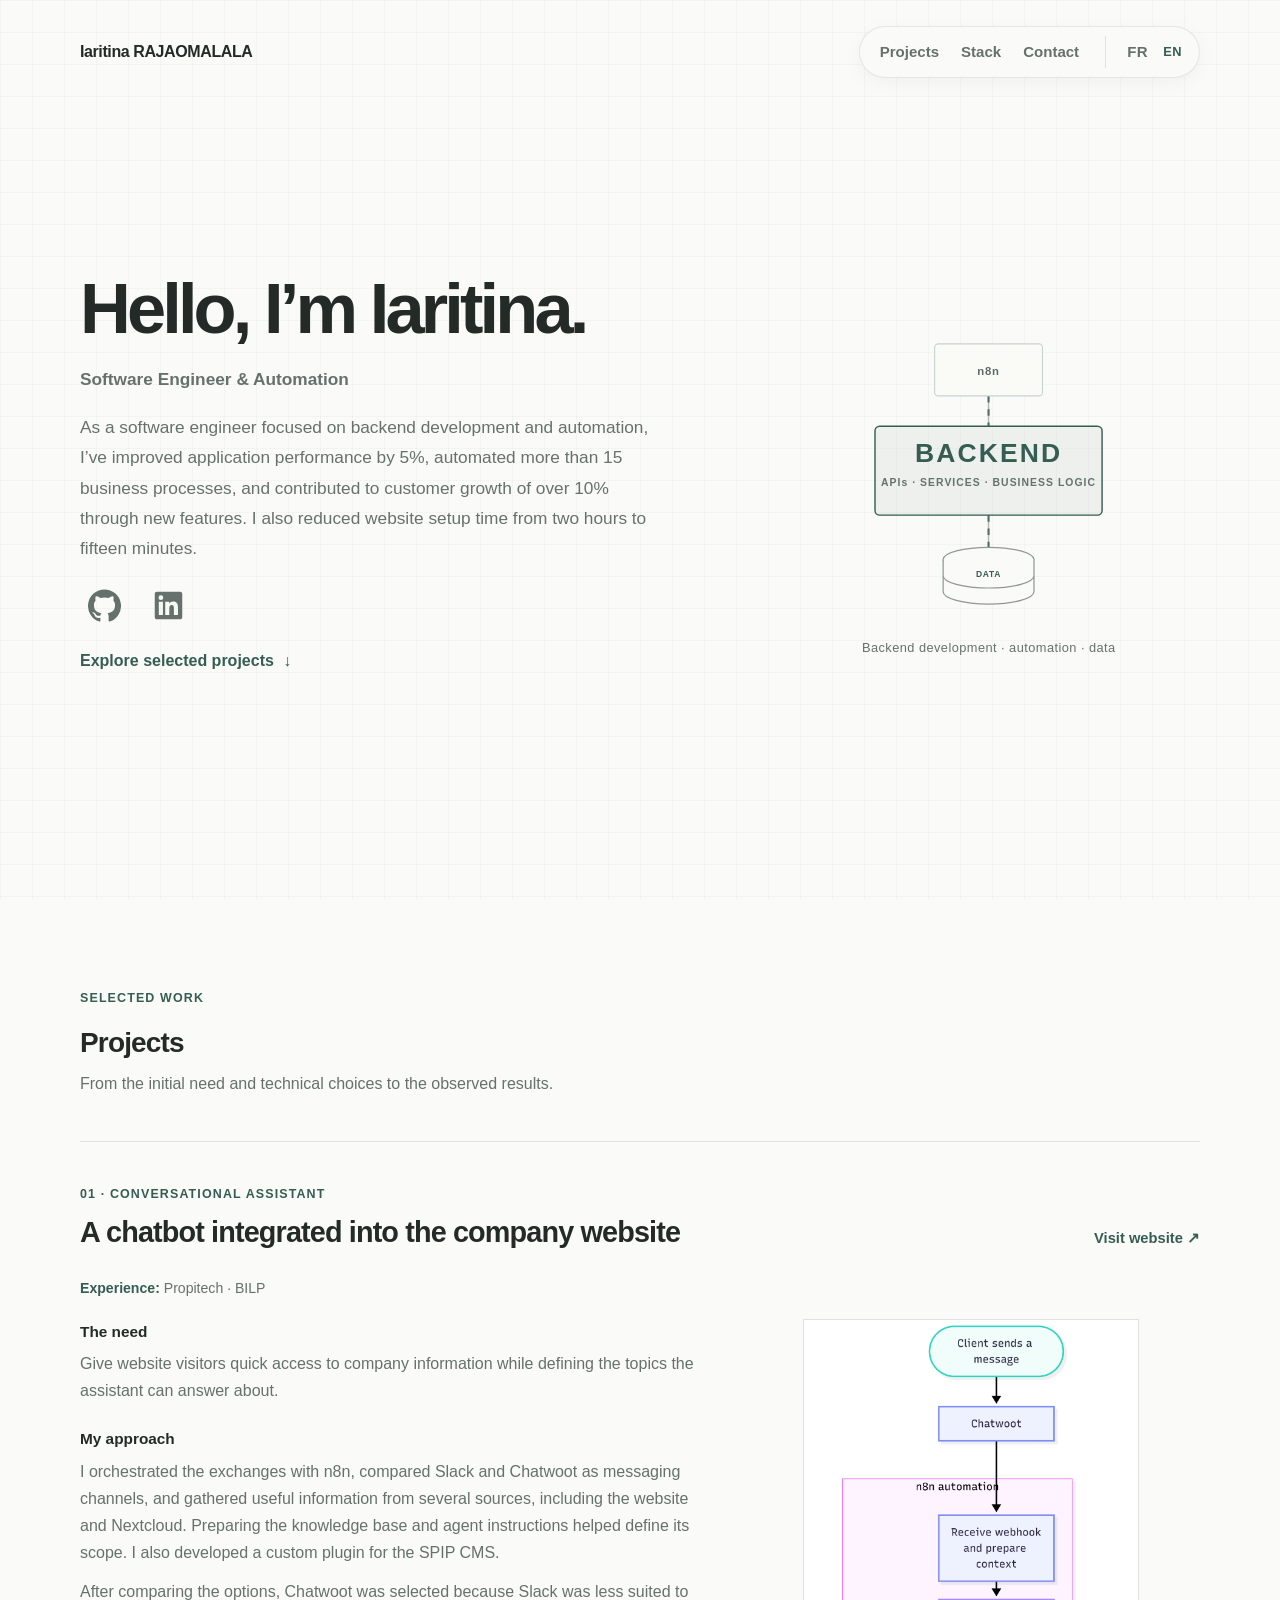
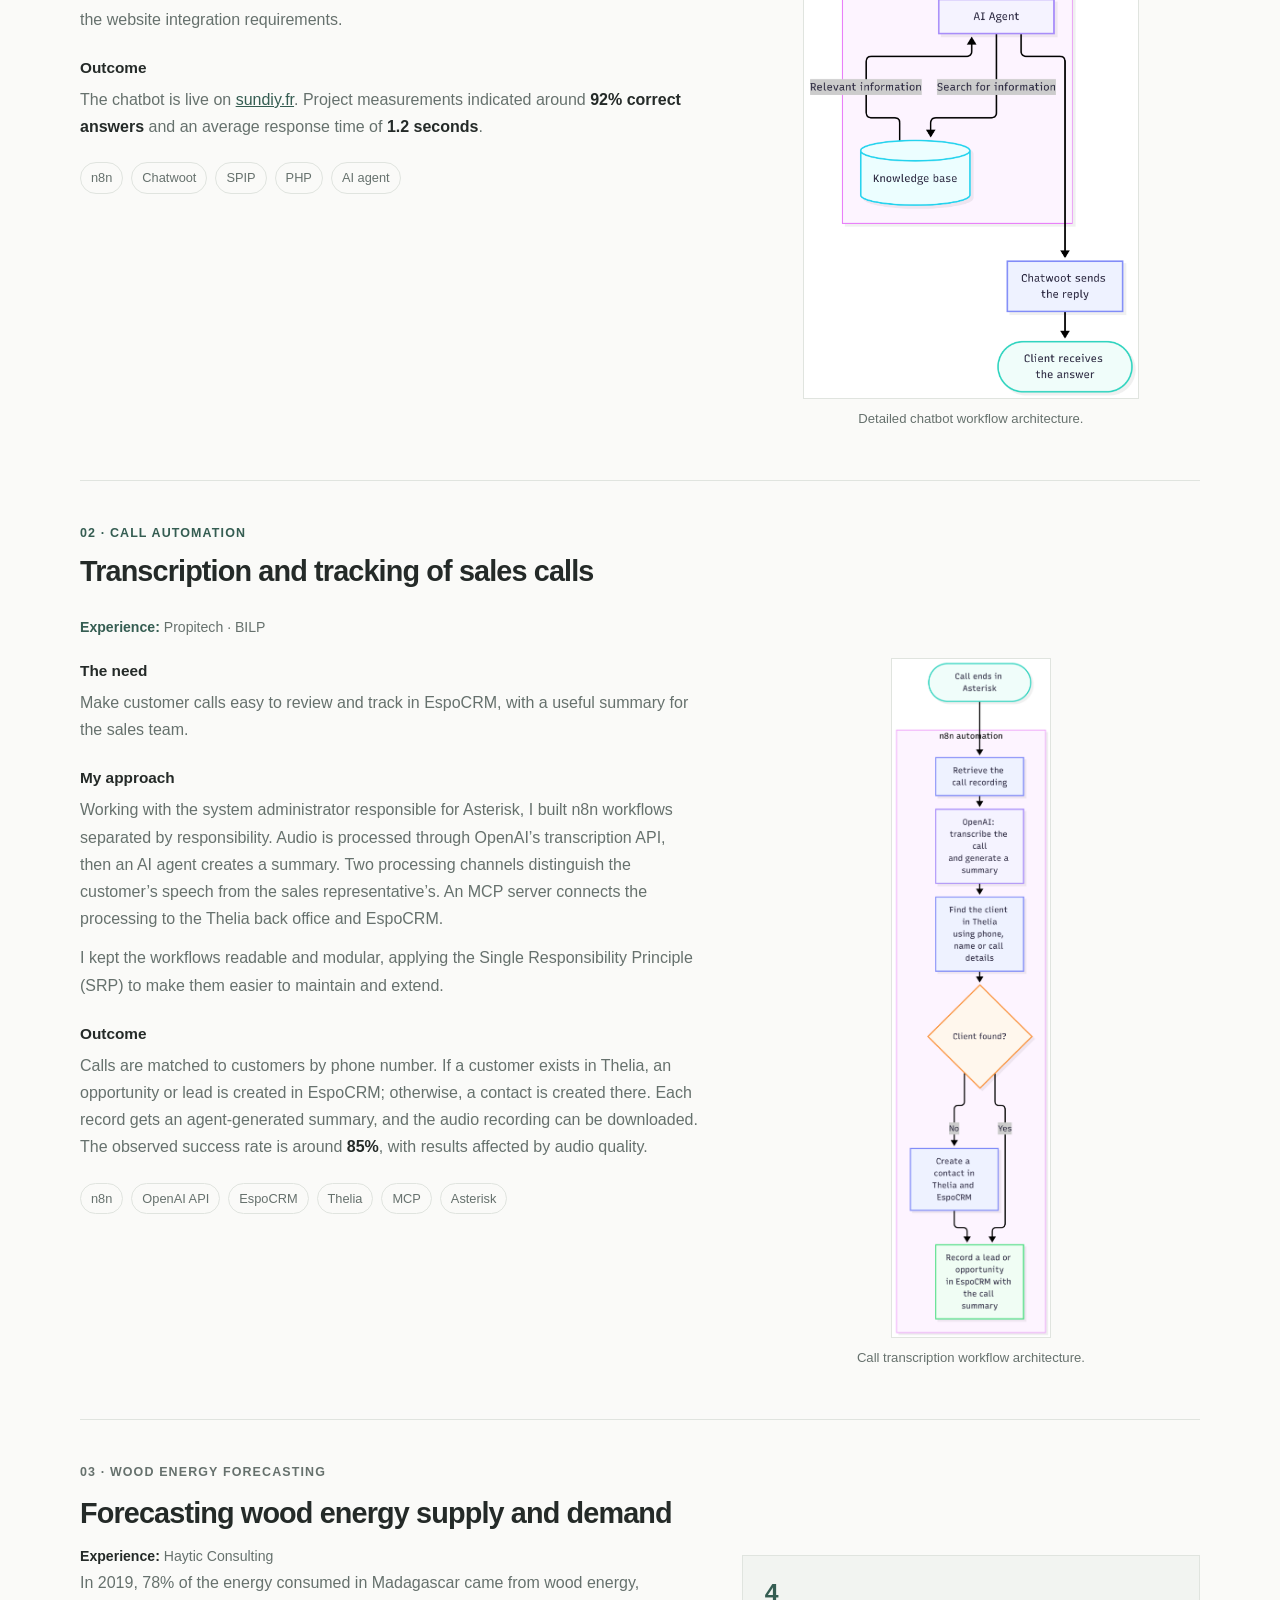
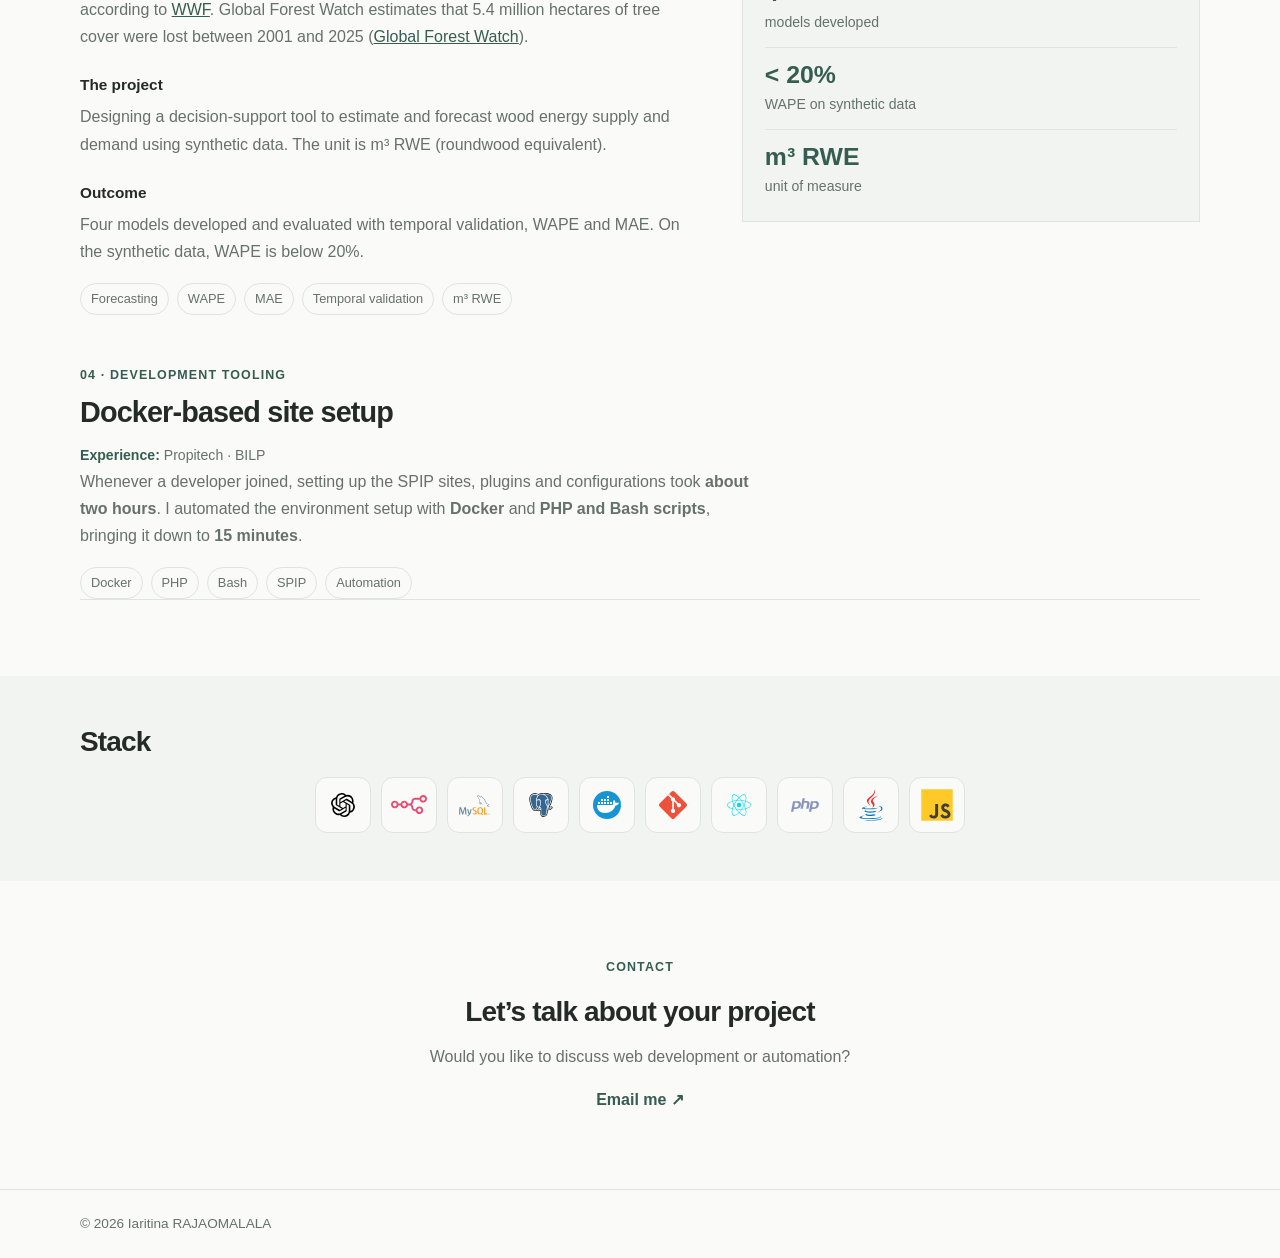
==== en.html @ cc28a1c0 "finalize portfolio's latest version" ====
<!DOCTYPE html>
<html lang="en">
<head>
    <meta charset="UTF-8">
    <meta name="viewport" content="width=device-width, initial-scale=1.0">
    <title>Iaritina RAJAOMALALA — Portfolio</title>
    <meta name="description" content="Web development and automation projects by Iaritina RAJAOMALALA.">
    <link rel="alternate" hreflang="fr" href="index.html">
    <link rel="alternate" hreflang="en" href="en.html">
    <link rel="alternate" hreflang="x-default" href="index.html">
    <meta name="theme-color" content="#f8f8f5">
    <link rel="icon" href="images/favicon.ico">
    <link rel="stylesheet" href="styles.css">
</head>
<body>
    <header>
        <div class="container header-inner">
            <a href="#hero" class="logo">Iaritina RAJAOMALALA</a>
            <button class="nav-toggle" aria-controls="primary-navigation" aria-expanded="false" aria-label="Open menu"><span class="hamburger"></span></button>
            <nav id="primary-navigation" aria-label="Main navigation">
                <a href="#portfolio">Projects</a><a href="#skills">Stack</a><a href="#contact">Contact</a>
                <span class="language-switch" aria-label="Language"><a href="index.html" lang="fr" hreflang="fr">FR</a><span aria-current="page">EN</span></span>
            </nav>
        </div>
    </header>

    <main>
        <section id="hero">
            <div class="container hero-layout">
              <div class="hero-content">
                <h1>Hello, I’m Iaritina.</h1>
                <p class="hero-role">Software Engineer &amp; Automation</p>
                <p>As a software engineer focused on backend development and automation, I’ve improved application performance by 5%, automated more than 15 business processes, and contributed to customer growth of over 10% through new features. I also reduced website setup time from two hours to fifteen minutes.</p>
                <div class="social-links" aria-label="Professional profiles">
                    <a href="https://github.com/" target="_blank" rel="noopener noreferrer" aria-label="GitHub"><svg viewBox="0 0 24 24" aria-hidden="true"><path d="M12 .297a12 12 0 0 0-3.8 23.382c.6.111.82-.258.82-.577v-2.234c-3.338.726-4.043-1.416-4.043-1.416-.546-1.387-1.333-1.756-1.333-1.756-1.09-.745.082-.73.082-.73 1.205.085 1.84 1.238 1.84 1.238 1.07 1.834 2.807 1.304 3.492.997.108-.775.42-1.304.763-1.604-2.665-.304-5.467-1.332-5.467-5.931 0-1.31.468-2.38 1.236-3.22-.124-.303-.536-1.526.117-3.176 0 0 1.008-.322 3.3 1.23a11.5 11.5 0 0 1 6 0c2.29-1.552 3.297-1.23 3.297-1.23.655 1.65.243 2.873.12 3.176.77.84 1.234 1.91 1.234 3.22 0 4.61-2.807 5.624-5.48 5.921.43.372.814 1.102.814 2.222v3.293c0 .322.216.694.825.576A12.003 12.003 0 0 0 12 .297Z"/></svg></a>
                    <a href="https://www.linkedin.com/" target="_blank" rel="noopener noreferrer" aria-label="LinkedIn"><svg viewBox="0 0 24 24" aria-hidden="true"><path d="M20.45 2H3.55C2.69 2 2 2.68 2 3.52v16.96c0 .84.69 1.52 1.55 1.52h16.9c.86 0 1.55-.68 1.55-1.52V3.52c0-.84-.69-1.52-1.55-1.52ZM7.93 18.89H4.97V9.36h2.96v9.53ZM6.45 8.06a1.72 1.72 0 1 1 0-3.44 1.72 1.72 0 0 1 0 3.44Zm12.44 10.83h-2.96v-4.64c0-1.11-.02-2.54-1.55-2.54-1.55 0-1.79 1.21-1.79 2.46v4.72H9.63V9.36h2.84v1.3h.04c.4-.75 1.36-1.55 2.8-1.55 3 0 3.58 1.98 3.58 4.55v5.23Z"/></svg></a>
                </div>
                <a href="#portfolio" class="text-link">Explore selected projects <span aria-hidden="true">↓</span></a>
              </div>
              <figure class="architecture-visual">
                <svg class="architecture-diagram" viewBox="0 0 500 360" role="img" aria-labelledby="arch-title arch-desc">
                  <title id="arch-title">Backend development and automation skills</title><desc id="arch-desc">Backend development brings together APIs, services and business logic, connected to n8n and a database.</desc>
                  <g class="diagram-links" fill="none" stroke="currentColor" stroke-width="1.5">
                    <path d="M250 113V145M250 239V280"/>
                    <path class="flow-link" d="M250 113V145M250 239V280"/>
                  </g>
                  <g class="diagram-node"><rect x="193" y="58" width="114" height="55" rx="4"/><text x="250" y="91" text-anchor="middle">n8n</text></g>
                  <g class="diagram-core"><rect x="130" y="145" width="240" height="94" rx="5"/><text x="250" y="183" text-anchor="middle">BACKEND</text><text class="node-caption" x="250" y="208" text-anchor="middle">APIs · SERVICES · BUSINESS LOGIC</text></g>
                  <g class="diagram-database"><ellipse cx="250" cy="286" rx="48" ry="13"/><path d="M202 286v34c0 7 21 13 48 13s48-6 48-13v-34M202 303c0 7 21 13 48 13s48-6 48-13"/><text x="250" y="304" text-anchor="middle">DATA</text></g>
                </svg>
                <figcaption>Backend development · automation · data</figcaption>
              </figure>
            </div>
        </section>

        <section id="portfolio">
            <div class="container">
                <div class="section-heading"><p class="eyebrow">Selected work</p><h2>Projects</h2><p class="muted">From the initial need and technical choices to the observed results.</p></div>

                <article class="case-study">
                    <div class="case-header"><div><p class="case-number">01 · Conversational assistant</p><h3>A chatbot integrated into the company website</h3></div><a class="inline-link" href="https://www.sundiy.fr/" target="_blank" rel="noopener noreferrer">Visit website ↗</a></div>
                    <p class="project-experience"><strong>Experience:</strong> Propitech · BILP</p>
                    <div class="case-grid">
                        <div class="case-copy">
                            <h4>The need</h4><p>Give website visitors quick access to company information while defining the topics the assistant can answer about.</p>
                            <h4>My approach</h4><p>I orchestrated the exchanges with n8n, compared Slack and Chatwoot as messaging channels, and gathered useful information from several sources, including the website and Nextcloud. Preparing the knowledge base and agent instructions helped define its scope. I also developed a custom plugin for the SPIP CMS.</p>
                            <p>After comparing the options, Chatwoot was selected because Slack was less suited to the website integration requirements.</p>
                            <h4>Outcome</h4><p>The chatbot is live on <a href="https://www.sundiy.fr/" target="_blank" rel="noopener noreferrer">sundiy.fr</a>. Project measurements indicated around <strong>92% correct answers</strong> and an average response time of <strong>1.2 seconds</strong>.</p>
                            <p class="tech-list"><span>n8n</span><span>Chatwoot</span><span>SPIP</span><span>PHP</span><span>AI agent</span></p>
                        </div>
                        <figure class="media-placeholder"><img class="project-image project-image-portrait" src="images/Chatbot_ENG.png" alt="Detailed chatbot workflow diagram from the incoming message to the response via Chatwoot, n8n and an AI agent" loading="lazy" decoding="async"><figcaption>Detailed chatbot workflow architecture.</figcaption></figure>
                    </div>
                </article>

                <article class="case-study">
                    <div class="case-header"><div><p class="case-number">02 · Call automation</p><h3>Transcription and tracking of sales calls</h3></div></div>
                    <p class="project-experience"><strong>Experience:</strong> Propitech · BILP</p>
                    <div class="case-grid">
                        <div class="case-copy">
                            <h4>The need</h4><p>Make customer calls easy to review and track in EspoCRM, with a useful summary for the sales team.</p>
                            <h4>My approach</h4><p>Working with the system administrator responsible for Asterisk, I built n8n workflows separated by responsibility. Audio is processed through OpenAI’s transcription API, then an AI agent creates a summary. Two processing channels distinguish the customer’s speech from the sales representative’s. An MCP server connects the processing to the Thelia back office and EspoCRM.</p>
                            <p>I kept the workflows readable and modular, applying the Single Responsibility Principle (SRP) to make them easier to maintain and extend.</p>
                            <h4>Outcome</h4><p>Calls are matched to customers by phone number. If a customer exists in Thelia, an opportunity or lead is created in EspoCRM; otherwise, a contact is created there. Each record gets an agent-generated summary, and the audio recording can be downloaded. The observed success rate is around <strong>85%</strong>, with results affected by audio quality.</p>
                            <p class="tech-list"><span>n8n</span><span>OpenAI API</span><span>EspoCRM</span><span>Thelia</span><span>MCP</span><span>Asterisk</span></p>
                        </div>
                        <figure class="media-placeholder"><img class="project-image project-image-portrait" src="images/Christmas Shopping Decision Tree-2026-11-18-165740.png" alt="Call transcription workflow: recording, transcription, customer identification and EspoCRM record creation" loading="lazy" decoding="async"><figcaption>Call transcription workflow architecture.</figcaption></figure>
                    </div>
                </article>

                <article class="case-study case-brief">
                    <div class="case-copy">
                        <p class="case-number">03 · Wood energy forecasting</p><h3>Forecasting wood energy supply and demand</h3>
                        <p class="project-experience"><strong>Experience:</strong> Haytic Consulting</p>
                        <p>In 2019, 78% of the energy consumed in Madagascar came from wood energy, according to <a href="https://www.wwf.mg/?17423941/La-gestion-durable-des-ressources-en-bois-energie--un-defi-pour-Madagascar" target="_blank" rel="noopener noreferrer">WWF</a>. Global Forest Watch estimates that 5.4 million hectares of tree cover were lost between 2001 and 2025 (<a href="https://www.globalforestwatch.org/dashboards/country/MDG/" target="_blank" rel="noopener noreferrer">Global Forest Watch</a>).</p>
                        <h4>The project</h4><p>Designing a decision-support tool to estimate and forecast wood energy supply and demand using synthetic data. The unit is m³ RWE (roundwood equivalent).</p>
                        <h4>Outcome</h4><p>Four models developed and evaluated with temporal validation, WAPE and MAE. On the synthetic data, WAPE is below 20%.</p>
                        <p class="tech-list"><span>Forecasting</span><span>WAPE</span><span>MAE</span><span>Temporal validation</span><span>m³ RWE</span></p>
                    </div>
                    <aside class="project-facts" aria-label="Project results">
                        <div><strong>4</strong><span>models developed</span></div>
                        <div><strong>&lt; 20%</strong><span>WAPE on synthetic data</span></div>
                        <div><strong>m³ RWE</strong><span>unit of measure</span></div>
                    </aside>
                </article>

                <article class="case-brief docker-brief"><div><p class="case-number">04 · Development tooling</p><h3>Docker-based site setup</h3><p class="project-experience"><strong>Experience:</strong> Propitech · BILP</p><p>Whenever a developer joined, setting up the SPIP sites, plugins and configurations took <strong>about two hours</strong>. I automated the environment setup with <strong>Docker</strong> and <strong>PHP and Bash scripts</strong>, bringing it down to <strong>15 minutes</strong>.</p><p class="tech-list"><span>Docker</span><span>PHP</span><span>Bash</span><span>SPIP</span><span>Automation</span></p></div></article>
            </div>
        </section>

        <section id="skills" class="section-tools">
            <div class="container">
                <div class="section-heading"><h2>Stack</h2></div>
                <ul class="tech-icon-list" aria-label="Technologies and tools">
                    <li title="OpenAI"><img src="images/openai.svg" alt="OpenAI" loading="lazy" decoding="async"></li>
                    <li class="icon-enlarge icon-n8n" title="n8n"><img src="images/n8n.svg" alt="n8n" loading="lazy" decoding="async"></li>
                    <li class="icon-enlarge icon-mysql" title="MySQL"><img src="images/mysql-logo-svgrepo-com.svg" alt="MySQL" loading="lazy" decoding="async"></li>
                    <li title="PostgreSQL"><img src="images/postgresql-svgrepo-com.svg" alt="PostgreSQL" loading="lazy" decoding="async"></li>
                    <li class="icon-enlarge" title="Docker"><img src="images/docker-svgrepo-com.svg" alt="Docker" loading="lazy" decoding="async"></li>
                    <li class="icon-enlarge" title="Git"><img src="images/git-svgrepo-com.svg" alt="Git" loading="lazy" decoding="async"></li>
                    <li class="icon-enlarge" title="React"><img src="images/react-javascript-js-framework-facebook-svgrepo-com.svg" alt="React" loading="lazy" decoding="async"></li>
                    <li class="icon-enlarge" title="PHP"><img src="images/php3-svgrepo-com.svg" alt="PHP" loading="lazy" decoding="async"></li>
                    <li class="icon-enlarge" title="Java"><img src="images/java.svg" alt="Java" loading="lazy" decoding="async"></li>
                    <li class="icon-js" title="JavaScript"><img src="images/js-svgrepo-com.svg" alt="JavaScript" loading="lazy" decoding="async"></li>
                </ul>
            </div>
        </section>
        <section id="contact"><div class="container contact-content"><p class="eyebrow">Contact</p><h2>Let’s talk about your project</h2><p>Would you like to discuss web development or automation?</p><a class="text-link" href="mailto:votre.email@exemple.com">Email me ↗</a></div></section>
    </main>
    <footer><div class="container">© <span id="year"></span> Iaritina RAJAOMALALA</div></footer>

    <script>
        (function () {
            const reduceMotion = window.matchMedia('(prefers-reduced-motion: reduce)').matches;
            if (!reduceMotion && 'IntersectionObserver' in window) {
                document.body.classList.add('motion-ready');
                const revealItems = document.querySelectorAll('.section-heading, .case-study, .tech-icon-list, .contact-content');
                const observer = new IntersectionObserver(function (entries) {
                    entries.forEach(function (entry) {
                        if (entry.isIntersecting) {
                            entry.target.classList.add('is-visible');
                            observer.unobserve(entry.target);
                        }
                    });
                }, { threshold: 0.12 });
                revealItems.forEach(function (item) {
                    item.classList.add('reveal-on-scroll');
                    observer.observe(item);
                });
            }
            const button = document.querySelector('.nav-toggle');
            const nav = document.getElementById('primary-navigation');
            button.addEventListener('click', function () {
                const expanded = button.getAttribute('aria-expanded') === 'true';
                button.setAttribute('aria-expanded', String(!expanded));
                nav.classList.toggle('open', !expanded);
            });
            nav.querySelectorAll('a').forEach(link => link.addEventListener('click', function () {
                nav.classList.remove('open');
                button.setAttribute('aria-expanded', 'false');
            }));
            document.getElementById('year').textContent = new Date().getFullYear();
        })();
    </script>
</body>
</html>
---- styles.css ----
:root {
    color-scheme: light;
    --ink: #242a28;
    --muted: #66716d;
    --paper: #fafaf8;
    --soft: #f2f4f1;
    --line: #e0e4df;
    --accent: #355d52;
    --content: 1120px;
}

* { box-sizing: border-box; }
html { scroll-behavior: smooth; }
body { margin: 0; background: var(--paper); color: var(--ink); font-family: Inter, "Segoe UI", Arial, sans-serif; font-size: 16px; line-height: 1.7; }
a { color: inherit; }
.container { width: min(var(--content), calc(100% - 48px)); margin: 0 auto; }
header { position: absolute; top: 0; left: 0; right: 0; z-index: 5; }
.header-inner { min-height: 76px; margin-top: 14px; display: flex; align-items: center; justify-content: space-between; }
.logo { font-weight: 800; letter-spacing: -.025em; text-decoration: none; }
nav { display: flex; align-items: center; gap: 22px; padding: 9px 12px 9px 20px; border: 1px solid rgba(224,228,223,.9); border-radius: 999px; background: rgba(250,250,248,.9); box-shadow: 0 5px 18px rgba(36,42,40,.04); backdrop-filter: blur(12px); }
nav a { color: var(--muted); font-size: .94rem; font-weight: 700; text-decoration: none; }
nav a:hover, .inline-link:hover, .text-link:hover { color: var(--accent); }
.language-switch { display: inline-flex; align-items: center; gap: 5px; margin-left: 4px; padding-left: 16px; border-left: 1px solid var(--line); font-size: .8rem; letter-spacing: .04em; }
.language-switch a, .language-switch span { padding: 3px 5px; color: var(--muted); text-decoration: none; }
.language-switch [aria-current="page"] { color: var(--accent); font-weight: 700; }
.nav-toggle { display: none; border: 0; background: transparent; padding: 10px; }
.hamburger, .hamburger::before, .hamburger::after { display: block; width: 22px; height: 2px; background: var(--ink); position: relative; }
.hamburger::before, .hamburger::after { content: ''; position: absolute; left: 0; }
.hamburger::before { top: -7px; } .hamburger::after { top: 7px; }
section { padding: 76px 0; }
#hero { position: relative; overflow: hidden; min-height: 100svh; display: flex; align-items: center; padding: 112px 0 64px; background-color: var(--paper); background-image: linear-gradient(rgba(53,93,82,.035) 1px, transparent 1px), linear-gradient(90deg, rgba(53,93,82,.035) 1px, transparent 1px); background-size: 32px 32px; }
.hero-layout { display: grid; grid-template-columns: minmax(0, 1.2fr) minmax(340px, .8fr); align-items: center; gap: clamp(36px, 5vw, 68px); }
.hero-content { max-width: 680px; display: flex; flex-direction: column; align-items: flex-start; gap: 18px; text-align: left; }
.architecture-visual { margin: 0; padding: 12px 0; }
.architecture-diagram { display: block; width: 112%; max-width: none; height: auto; margin-left: -6%; overflow: visible; }
.diagram-links { color: #aeb7b2; }
.flow-link { stroke: var(--accent); stroke-width: 2.2; stroke-dasharray: 7 7; opacity: .82; animation: data-flow 5s linear infinite; }
.diagram-node rect { fill: rgba(250,250,248,.92); stroke: #cbd2cd; stroke-width: 1.2; }
.diagram-node text { fill: #606b66; font: 650 12px/1 "Segoe UI", Arial, sans-serif; letter-spacing: .07em; }
.diagram-core rect { fill: rgba(53,93,82,.06); stroke: var(--accent); stroke-width: 1.5; }
.diagram-core text { fill: var(--accent); font: 800 28px/1 "Segoe UI", Arial, sans-serif; letter-spacing: .08em; }
.diagram-core .node-caption { fill: #66716d; font-size: 11px; font-weight: 650; letter-spacing: .1em; }
.diagram-database ellipse, .diagram-database path { fill: var(--paper); stroke: #8e9a94; stroke-width: 1.3; }
.diagram-database text { fill: var(--accent); font: 700 9px/1 "Segoe UI", Arial, sans-serif; letter-spacing: .08em; }
.architecture-visual figcaption { margin-top: 8px; color: var(--muted); font-size: .8rem; letter-spacing: .035em; text-align: center; }
@keyframes data-flow { to { stroke-dashoffset: -28; } }
.eyebrow, .case-number { color: var(--accent); font-size: .78rem; font-weight: 700; letter-spacing: .09em; text-transform: uppercase; }
.eyebrow { margin: 0 0 16px; }
h1, h2, h3, h4, p { margin-top: 0; }
h1 { max-width: 720px; margin: 0; font-size: clamp(2.7rem, 6vw, 4.4rem); line-height: 1.03; letter-spacing: -.055em; font-weight: 800; }
.hero-role { margin: 0; color: var(--ink); font-size: clamp(1.05rem, 2.3vw, 1.3rem); font-weight: 700; }
.social-links { display: flex; justify-content: flex-start; gap: 16px; margin: 0; }
.social-links a { display: inline-flex; align-items: center; justify-content: center; width: 48px; height: 48px; color: var(--muted); text-decoration: none; }
.social-links a:hover { color: var(--accent); }
.social-links svg { width: 33px; height: 33px; fill: currentColor; }
.hero-content > p:not(.eyebrow) { max-width: 590px; margin: 0; color: var(--muted); font-size: 1.08rem; line-height: 1.75; }
.text-link, .inline-link { color: var(--accent); font-weight: 700; text-decoration: none; }
.text-link span { margin-left: 5px; }
h2 { margin-bottom: 0; font-size: 1.75rem; line-height: 1.25; letter-spacing: -.03em; font-weight: 800; }
.muted, .case-copy > p, .case-brief p:not(.case-number) { color: var(--muted); }
#portfolio { padding-top: 88px; }
.section-heading { margin-bottom: 44px; }
.section-heading h2 { margin-bottom: 10px; }
.section-heading .muted { margin-bottom: 0; }
.case-study { padding: 42px 0 50px; border-top: 1px solid var(--line); }
.case-study { transition: border-color .25s ease; }
.case-study:hover { border-top-color: var(--accent); }
.case-header { display: flex; align-items: end; justify-content: space-between; gap: 24px; margin-bottom: 26px; }
.case-number { margin-bottom: 8px; }
.case-header h3, .case-brief h3 { margin-bottom: 0; font-size: clamp(1.3rem, 3vw, 1.8rem); line-height: 1.3; font-weight: 750; letter-spacing: -.03em; }
.project-experience { margin: 10px 0 18px; color: var(--muted); font-size: .88rem; }
.case-brief .project-experience { margin-bottom: 18px; }
.project-experience strong { color: var(--accent); font-weight: 700; }
.inline-link { flex: 0 0 auto; font-size: .92rem; }
.case-grid { display: grid; grid-template-columns: 1.15fr .85fr; gap: 42px; align-items: start; }
.case-copy h4 { margin: 22px 0 5px; font-size: .96rem; font-weight: 700; }
.case-copy h4:first-child { margin-top: 0; }
.case-copy > p { margin-bottom: 12px; }
.case-copy p a { color: var(--accent); }
.case-copy strong { color: var(--ink); }
.tech-list { display: flex; flex-wrap: wrap; gap: 8px; margin: 22px 0 0; }
.tech-list span { padding: 4px 10px; border: 1px solid var(--line); border-radius: 999px; color: var(--muted); font-size: .8rem; }
.media-placeholder { margin: 0; }
.project-image { display: block; width: 100%; height: auto; border: 1px solid var(--line); background: #fff; }
.project-image-portrait { width: auto; max-width: 100%; max-height: 680px; margin: 0 auto; object-fit: contain; }
.placeholder-frame { min-height: 250px; display: flex; flex-direction: column; align-items: center; justify-content: center; gap: 8px; border: 1px dashed #b9c2be; background-color: var(--soft); background-image: linear-gradient(rgba(53,93,82,.035) 1px, transparent 1px), linear-gradient(90deg, rgba(53,93,82,.035) 1px, transparent 1px); background-size: 20px 20px; color: #79847f; font-size: .9rem; }
.placeholder-icon { font-size: 1.7rem; line-height: 1; }
.media-placeholder figcaption { margin-top: 9px; color: var(--muted); font-size: .82rem; text-align: center; }
.case-brief { display: grid; grid-template-columns: 1.15fr .85fr; gap: 42px; align-items: center; }
.case-brief h3 { margin-bottom: 12px; }
.case-brief p:not(.case-number) { max-width: 670px; margin-bottom: 0; }
.case-brief .tech-list { margin-top: 18px; }
.project-facts { display: grid; gap: 12px; padding: 22px; border: 1px solid var(--line); background: var(--soft); }
.project-facts div { display: flex; flex-direction: column; gap: 2px; padding-bottom: 12px; border-bottom: 1px solid var(--line); }
.project-facts div:last-child { padding-bottom: 0; border-bottom: 0; }
.project-facts strong { color: var(--accent); font-size: 1.55rem; line-height: 1.25; }
.project-facts span { color: var(--muted); font-size: .88rem; }
.placeholder-frame { min-height: 210px; }
.media-placeholder.compact .placeholder-frame { min-height: 170px; }
.docker-brief { border-bottom: 1px solid var(--line); grid-template-columns: 1fr; }
.section-tools { padding: 48px 0; background: var(--soft); }
.section-tools .section-heading { margin: 0 0 18px; }
.tech-icon-list { display: flex; flex-wrap: wrap; justify-content: center; gap: 10px; max-width: 820px; margin: 0 auto; padding: 0; list-style: none; }
.tech-icon-list li { display: grid; width: 56px; height: 56px; place-items: center; border: 1px solid var(--line); border-radius: 12px; background: var(--paper); transition: transform .18s ease, border-color .18s ease; }
.tech-icon-list li:hover { transform: translateY(-2px); border-color: var(--accent); }
.tech-icon-list img { display: block; width: 24px; height: 24px; object-fit: contain; }
.tech-icon-list .icon-enlarge img { width: 32px; height: 32px; }
.tech-icon-list .icon-enlarge.icon-n8n img { width: 36px; height: 24px; }
.tech-icon-list .icon-enlarge.icon-mysql img { width: 44px; height: 44px; }
.tech-icon-list .icon-js img { width: 36px; height: 36px; }
.contact-content { text-align: center; }
.contact-content h2 { margin-bottom: 14px; }
.contact-content > p:not(.eyebrow) { color: var(--muted); }
footer { padding: 22px 0; border-top: 1px solid var(--line); color: var(--muted); font-size: .85rem; }
a:focus-visible, button:focus-visible { outline: 2px solid var(--accent); outline-offset: 4px; }

@media (max-width: 720px) {
    .container { width: min(var(--content), calc(100% - 36px)); }
    .header-inner { min-height: 64px; margin-top: 6px; }
    .nav-toggle { display: block; cursor: pointer; }
    nav { display: none; position: absolute; top: 64px; left: 18px; right: 18px; padding: 16px 20px 20px; flex-direction: column; align-items: flex-start; gap: 12px; border: 1px solid var(--line); border-radius: 14px; background: var(--paper); box-shadow: 0 12px 28px rgba(36,42,40,.08); }
    nav.open { display: flex; }
    .language-switch { align-self: flex-start; margin: 3px 0 0; padding: 10px 0 0; border-left: 0; border-top: 1px solid var(--line); }
    section { padding: 58px 0; }
    #hero { min-height: 100svh; padding: 96px 0 54px; }
    .hero-layout { grid-template-columns: 1fr; gap: 24px; }
    .architecture-visual { max-width: 500px; margin: 0 auto; }
    .case-grid, .case-brief { grid-template-columns: 1fr; gap: 22px; }
    .case-header { align-items: start; flex-direction: column; gap: 12px; }
    .placeholder-frame { min-height: 210px; }
}
@media (hover: hover) {
    nav a, .social-links a, .text-link, .inline-link { transition: color .18s ease, transform .18s ease; }
    .social-links a:hover { transform: translateY(-2px); }
}
.motion-ready .reveal-on-scroll { opacity: 0; transform: translateY(14px); transition: opacity .55s ease, transform .55s ease; }
.motion-ready .reveal-on-scroll.is-visible { opacity: 1; transform: translateY(0); }
@media (max-width: 420px) { .architecture-diagram { width: 112%; margin-left: -6%; } }
@media (prefers-reduced-motion: reduce) { html { scroll-behavior: auto; } *, *::before, *::after { transition-duration: .01ms !important; animation: none !important; } }
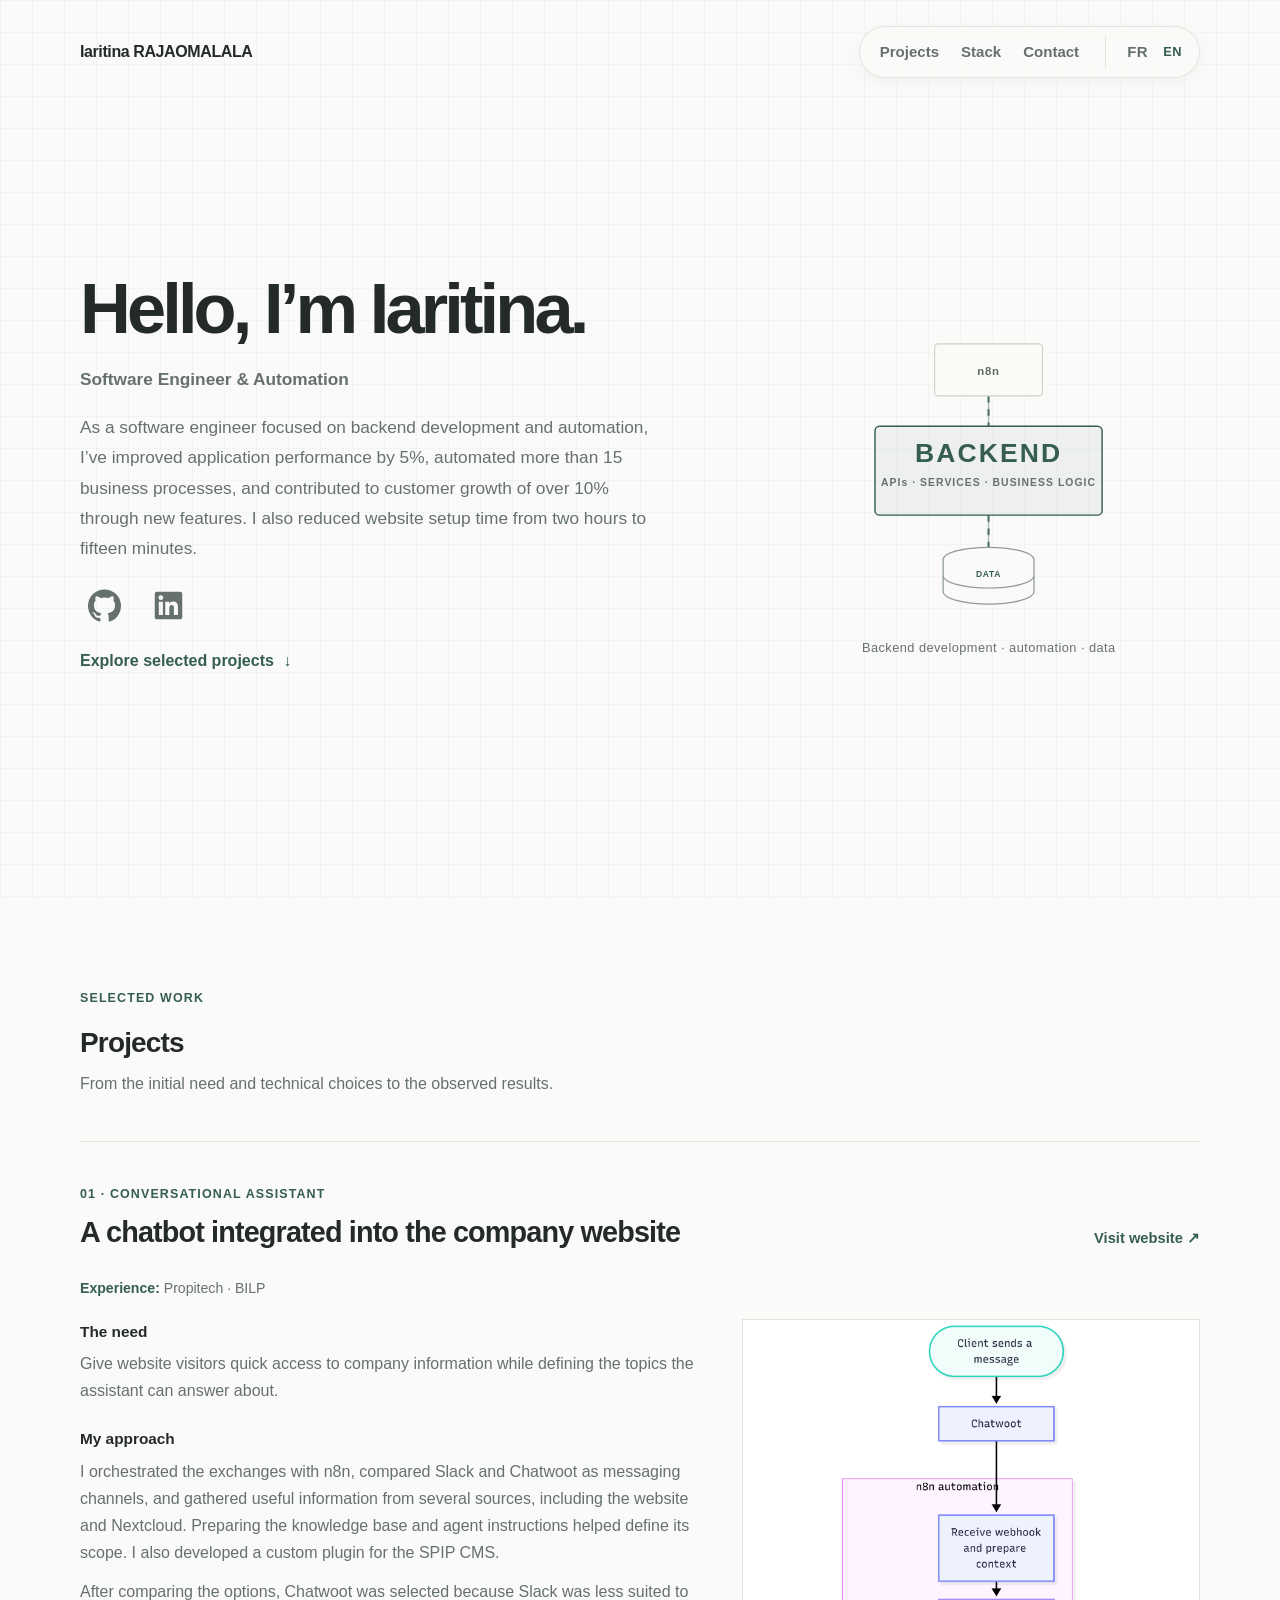
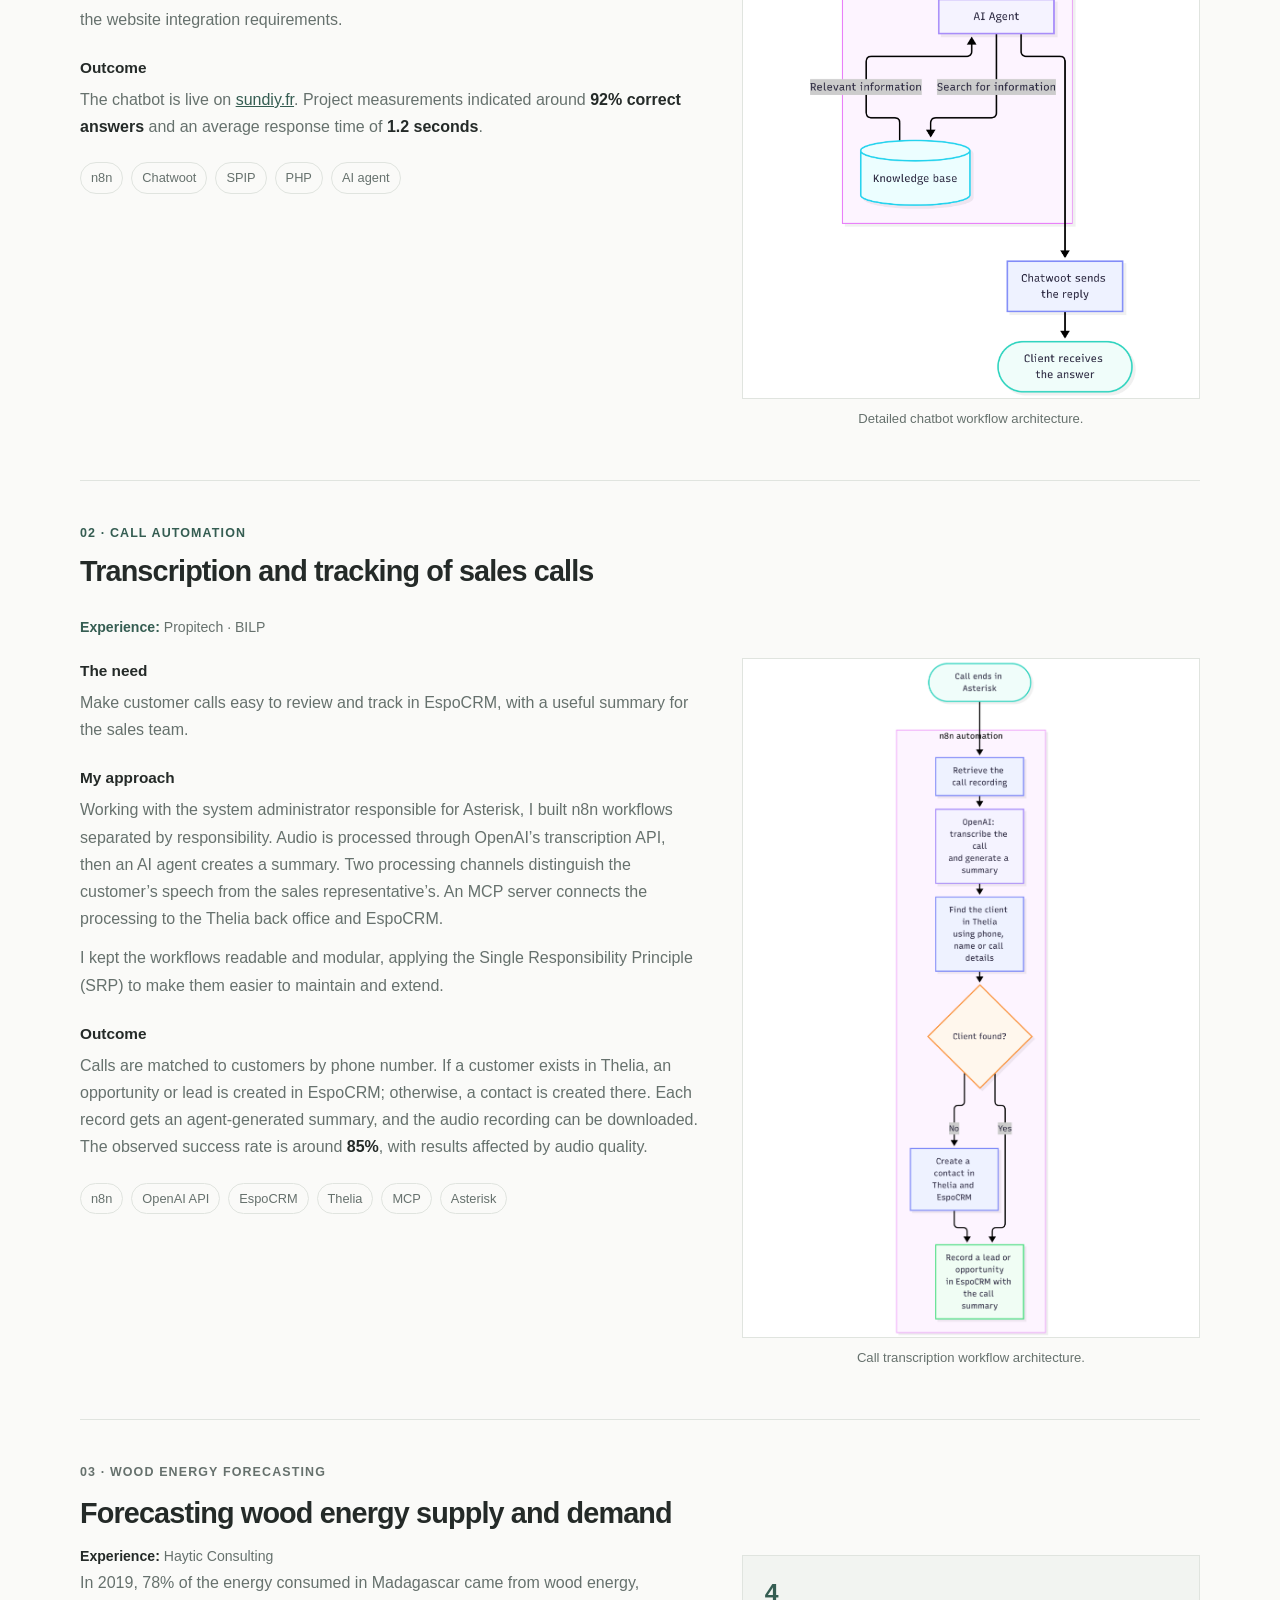
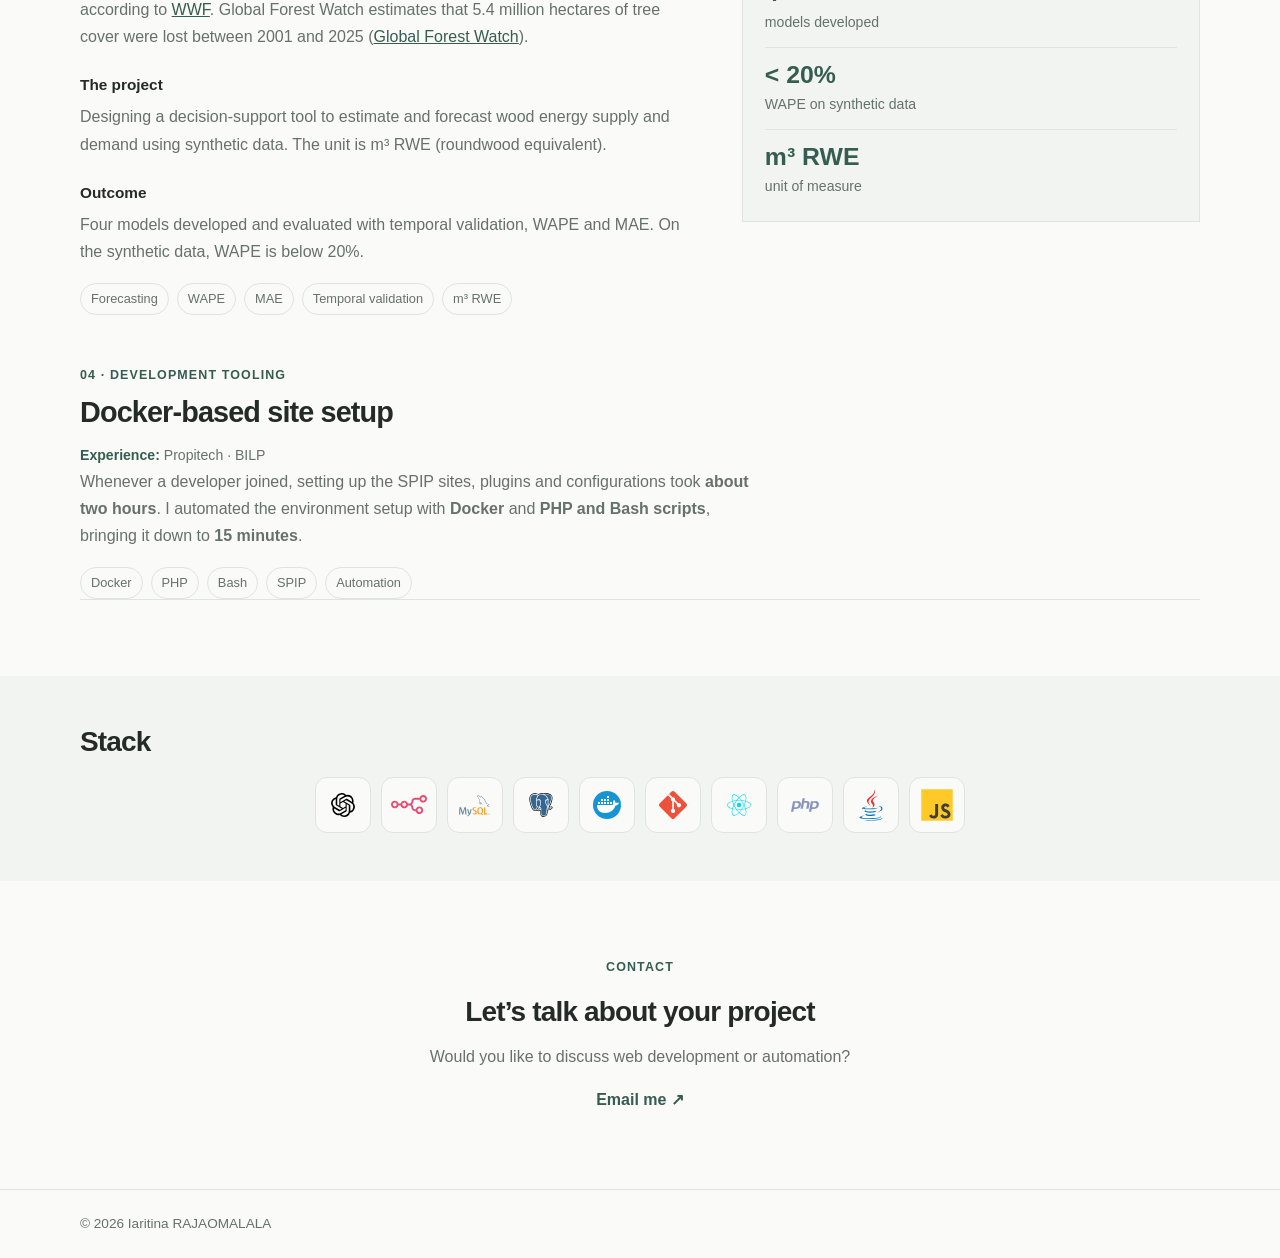
==== commit 6224155e: "fix display bugs" ====
--- a/en.html
+++ b/en.html
@@ -9,8 +9,8 @@
     <link rel="alternate" hreflang="en" href="en.html">
     <link rel="alternate" hreflang="x-default" href="index.html">
     <meta name="theme-color" content="#f8f8f5">
-    <link rel="icon" href="images/favicon.ico">
-    <link rel="stylesheet" href="styles.css">
+    <link rel="icon" href="images/favicon.svg" type="image/svg+xml">
+    <link rel="stylesheet" href="styles.css?v=20261119">
 </head>
 <body>
     <header>
--- a/styles.css
+++ b/styles.css
@@ -72,7 +72,8 @@
 .case-brief .project-experience { margin-bottom: 18px; }
 .project-experience strong { color: var(--accent); font-weight: 700; }
 .inline-link { flex: 0 0 auto; font-size: .92rem; }
-.case-grid { display: grid; grid-template-columns: 1.15fr .85fr; gap: 42px; align-items: start; }
+.case-grid { display: grid; grid-template-columns: minmax(0, 1.15fr) minmax(0, .85fr); gap: 42px; align-items: start; }
+.case-grid > * { min-width: 0; }
 .case-copy h4 { margin: 22px 0 5px; font-size: .96rem; font-weight: 700; }
 .case-copy h4:first-child { margin-top: 0; }
 .case-copy > p { margin-bottom: 12px; }
@@ -82,11 +83,12 @@
 .tech-list span { padding: 4px 10px; border: 1px solid var(--line); border-radius: 999px; color: var(--muted); font-size: .8rem; }
 .media-placeholder { margin: 0; }
 .project-image { display: block; width: 100%; height: auto; border: 1px solid var(--line); background: #fff; }
-.project-image-portrait { width: auto; max-width: 100%; max-height: 680px; margin: 0 auto; object-fit: contain; }
+.project-image-portrait { width: 100%; max-width: 100%; max-height: 680px; margin: 0 auto; object-fit: contain; }
 .placeholder-frame { min-height: 250px; display: flex; flex-direction: column; align-items: center; justify-content: center; gap: 8px; border: 1px dashed #b9c2be; background-color: var(--soft); background-image: linear-gradient(rgba(53,93,82,.035) 1px, transparent 1px), linear-gradient(90deg, rgba(53,93,82,.035) 1px, transparent 1px); background-size: 20px 20px; color: #79847f; font-size: .9rem; }
 .placeholder-icon { font-size: 1.7rem; line-height: 1; }
 .media-placeholder figcaption { margin-top: 9px; color: var(--muted); font-size: .82rem; text-align: center; }
-.case-brief { display: grid; grid-template-columns: 1.15fr .85fr; gap: 42px; align-items: center; }
+.case-brief { display: grid; grid-template-columns: minmax(0, 1.15fr) minmax(0, .85fr); gap: 42px; align-items: center; }
+.case-brief > * { min-width: 0; }
 .case-brief h3 { margin-bottom: 12px; }
 .case-brief p:not(.case-number) { max-width: 670px; margin-bottom: 0; }
 .case-brief .tech-list { margin-top: 18px; }
@@ -125,7 +127,7 @@
     #hero { min-height: 100svh; padding: 96px 0 54px; }
     .hero-layout { grid-template-columns: 1fr; gap: 24px; }
     .architecture-visual { max-width: 500px; margin: 0 auto; }
-    .case-grid, .case-brief { grid-template-columns: 1fr; gap: 22px; }
+    .case-grid, .case-brief { grid-template-columns: minmax(0, 1fr); gap: 22px; }
     .case-header { align-items: start; flex-direction: column; gap: 12px; }
     .placeholder-frame { min-height: 210px; }
 }
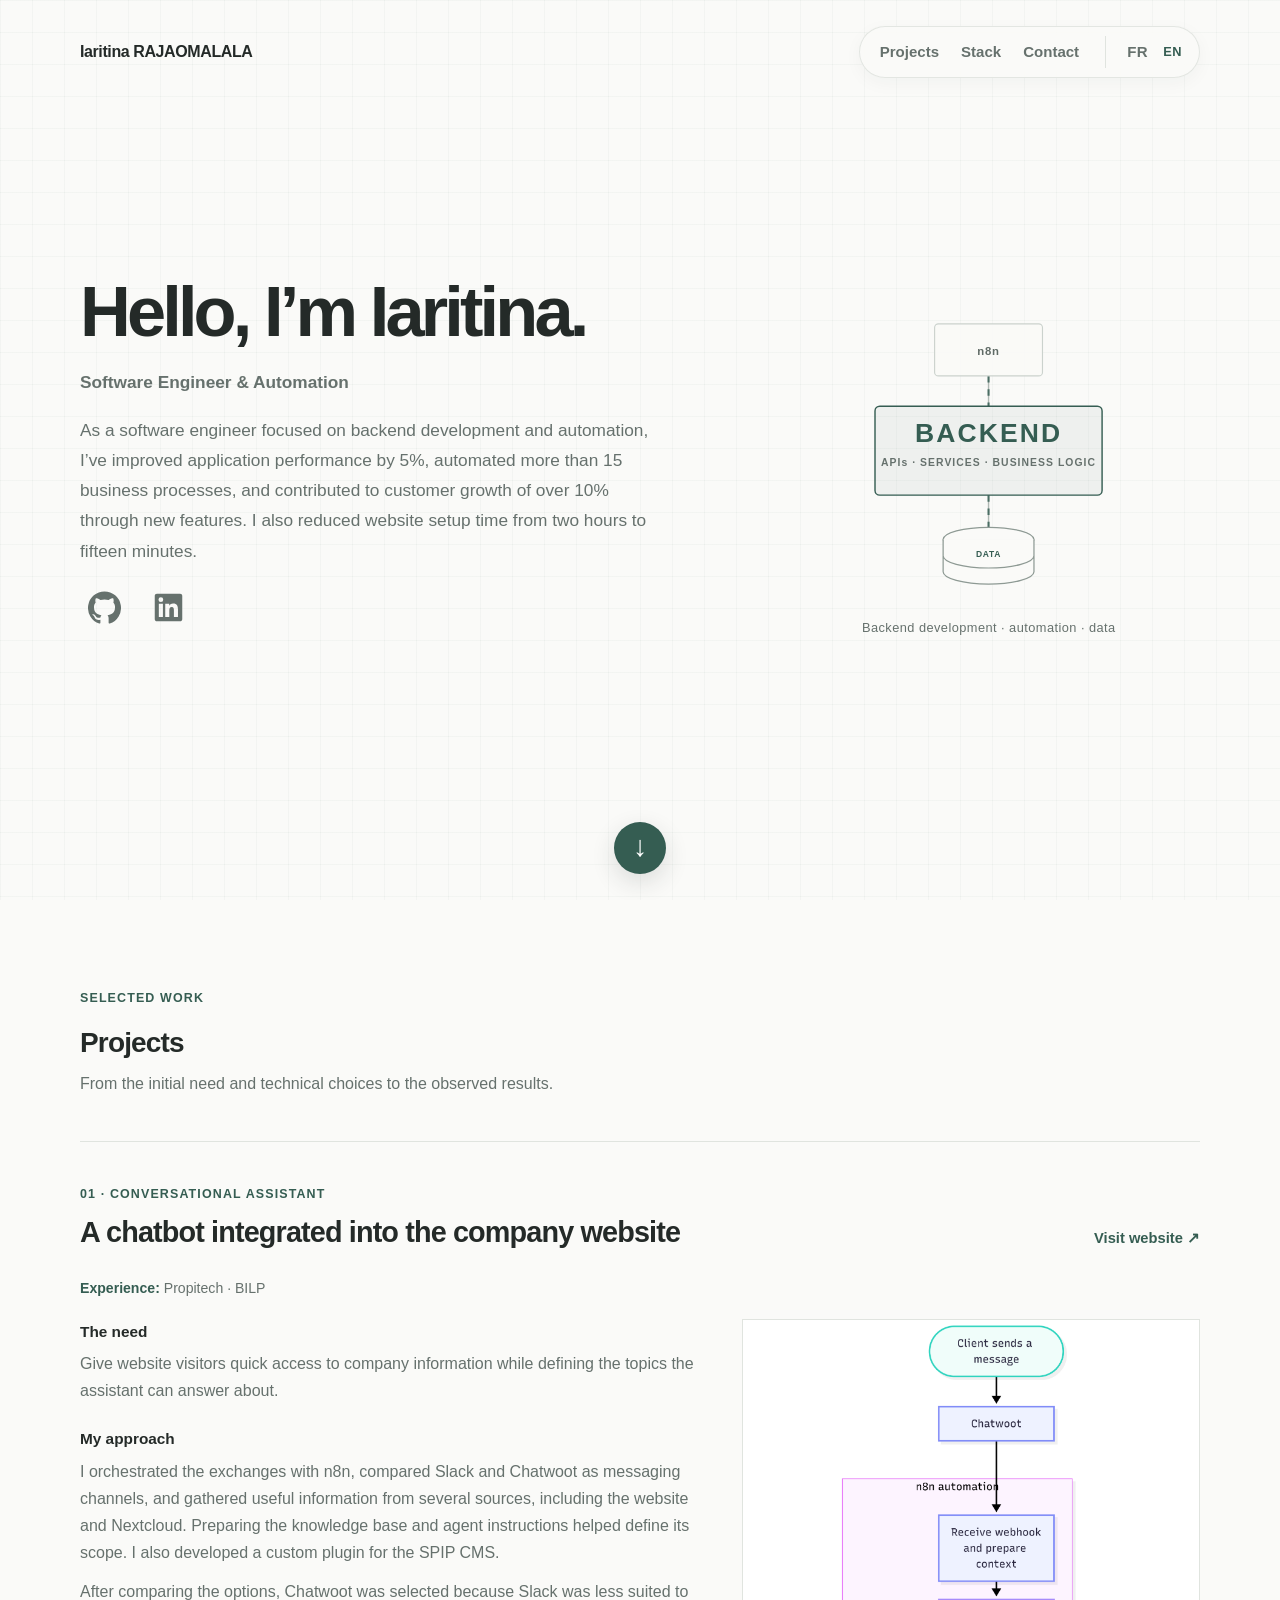
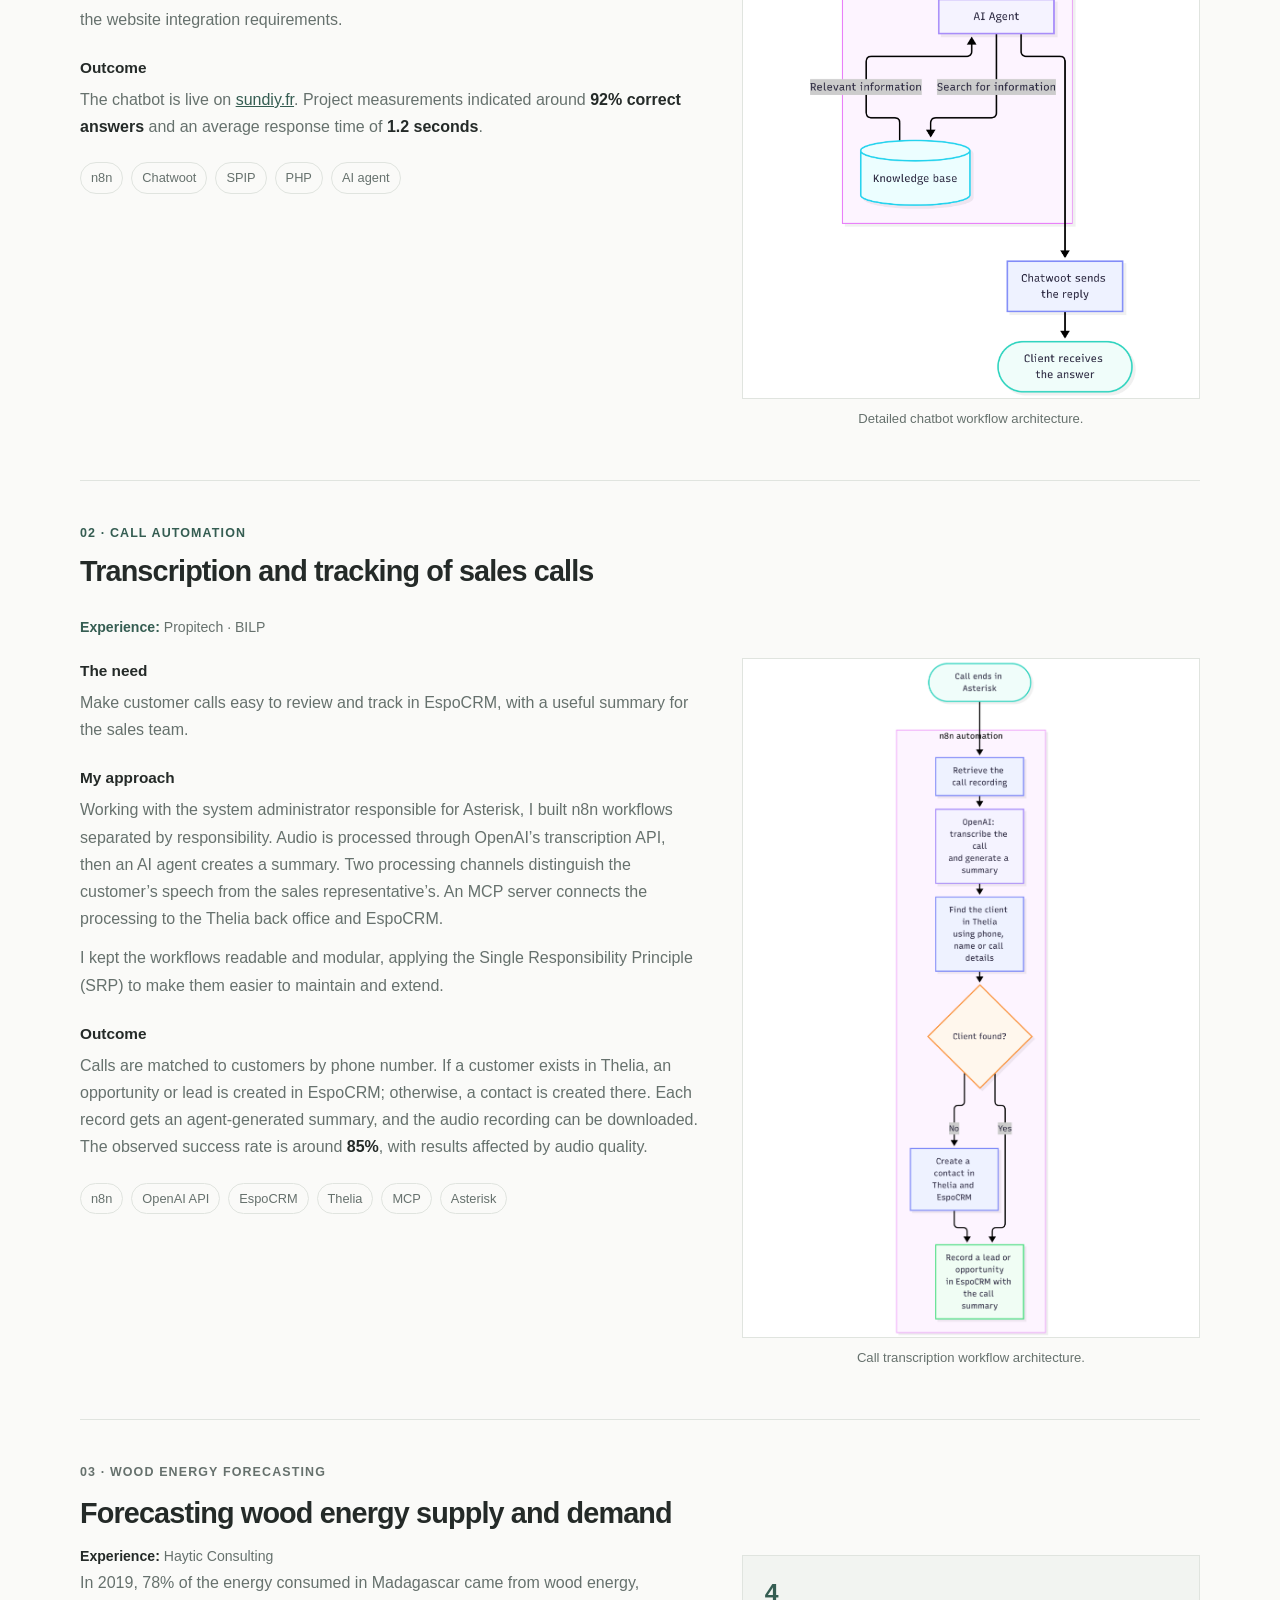
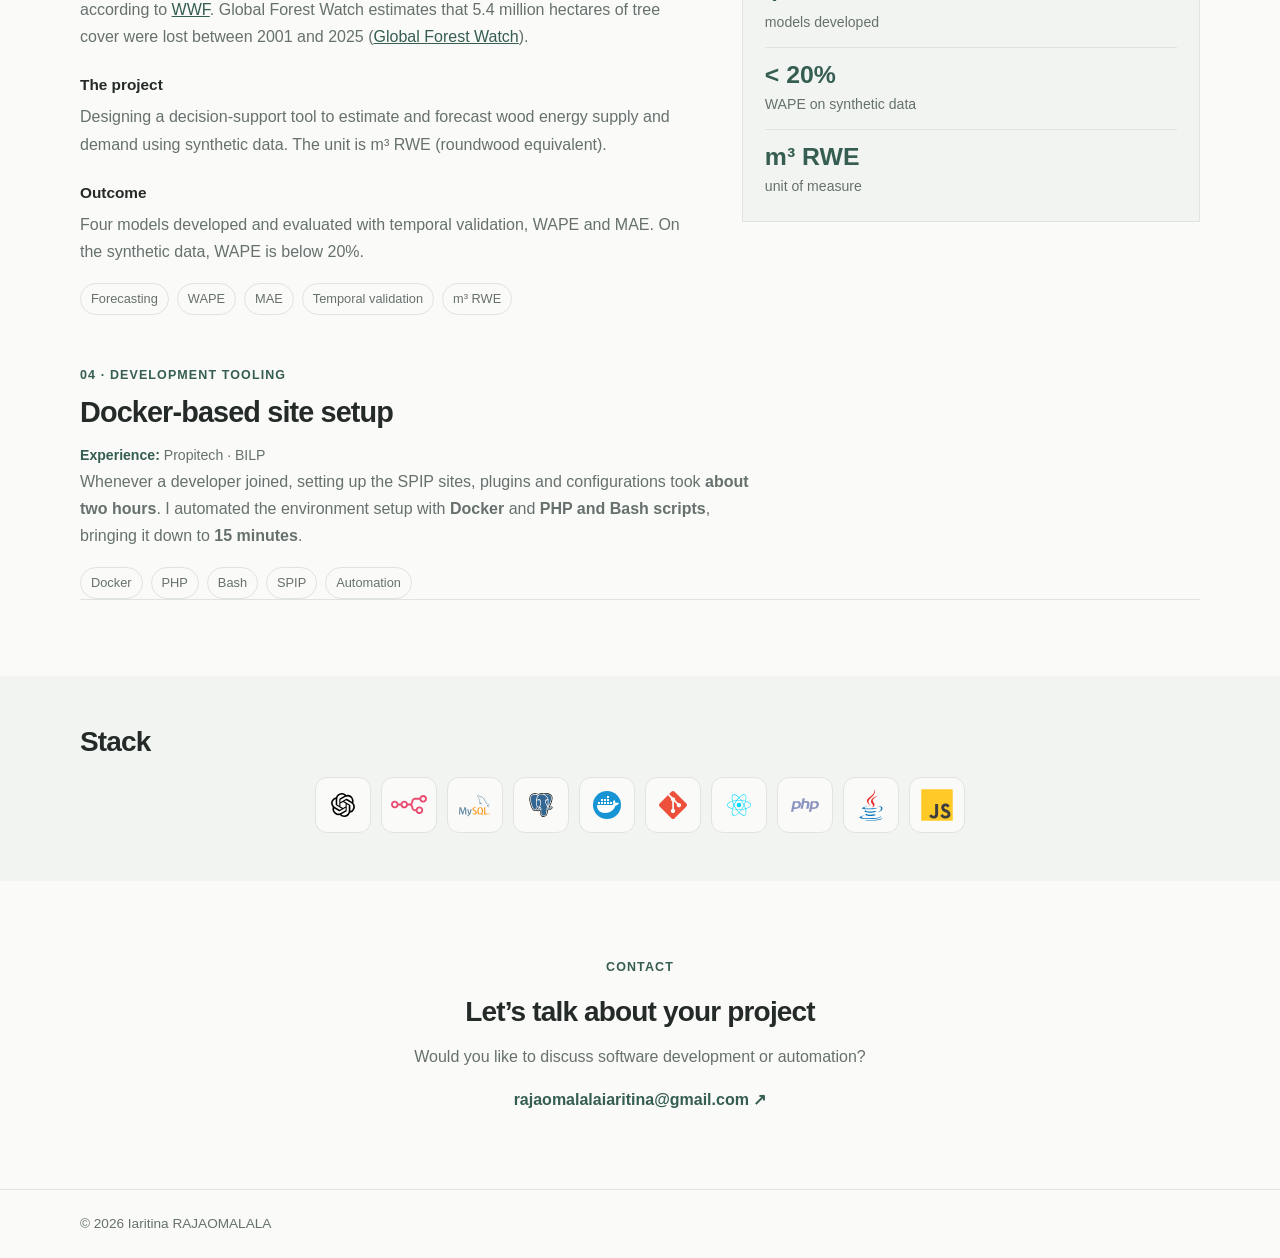
==== commit ed90bb1e: "improve interactions" ====
--- a/en.html
+++ b/en.html
@@ -10,7 +10,7 @@
     <link rel="alternate" hreflang="x-default" href="index.html">
     <meta name="theme-color" content="#f8f8f5">
     <link rel="icon" href="images/favicon.svg" type="image/svg+xml">
-    <link rel="stylesheet" href="styles.css?v=20261119">
+    <link rel="stylesheet" href="styles.css?v=20261119-3">
 </head>
 <body>
     <header>
@@ -35,7 +35,6 @@
                     <a href="https://github.com/" target="_blank" rel="noopener noreferrer" aria-label="GitHub"><svg viewBox="0 0 24 24" aria-hidden="true"><path d="M12 .297a12 12 0 0 0-3.8 23.382c.6.111.82-.258.82-.577v-2.234c-3.338.726-4.043-1.416-4.043-1.416-.546-1.387-1.333-1.756-1.333-1.756-1.09-.745.082-.73.082-.73 1.205.085 1.84 1.238 1.84 1.238 1.07 1.834 2.807 1.304 3.492.997.108-.775.42-1.304.763-1.604-2.665-.304-5.467-1.332-5.467-5.931 0-1.31.468-2.38 1.236-3.22-.124-.303-.536-1.526.117-3.176 0 0 1.008-.322 3.3 1.23a11.5 11.5 0 0 1 6 0c2.29-1.552 3.297-1.23 3.297-1.23.655 1.65.243 2.873.12 3.176.77.84 1.234 1.91 1.234 3.22 0 4.61-2.807 5.624-5.48 5.921.43.372.814 1.102.814 2.222v3.293c0 .322.216.694.825.576A12.003 12.003 0 0 0 12 .297Z"/></svg></a>
                     <a href="https://www.linkedin.com/" target="_blank" rel="noopener noreferrer" aria-label="LinkedIn"><svg viewBox="0 0 24 24" aria-hidden="true"><path d="M20.45 2H3.55C2.69 2 2 2.68 2 3.52v16.96c0 .84.69 1.52 1.55 1.52h16.9c.86 0 1.55-.68 1.55-1.52V3.52c0-.84-.69-1.52-1.55-1.52ZM7.93 18.89H4.97V9.36h2.96v9.53ZM6.45 8.06a1.72 1.72 0 1 1 0-3.44 1.72 1.72 0 0 1 0 3.44Zm12.44 10.83h-2.96v-4.64c0-1.11-.02-2.54-1.55-2.54-1.55 0-1.79 1.21-1.79 2.46v4.72H9.63V9.36h2.84v1.3h.04c.4-.75 1.36-1.55 2.8-1.55 3 0 3.58 1.98 3.58 4.55v5.23Z"/></svg></a>
                 </div>
-                <a href="#portfolio" class="text-link">Explore selected projects <span aria-hidden="true">↓</span></a>
               </div>
               <figure class="architecture-visual">
                 <svg class="architecture-diagram" viewBox="0 0 500 360" role="img" aria-labelledby="arch-title arch-desc">
@@ -51,6 +50,7 @@
                 <figcaption>Backend development · automation · data</figcaption>
               </figure>
             </div>
+            <a href="#portfolio" class="hero-discover" aria-label="Explore selected projects" title="Explore selected projects"><span aria-hidden="true">↓</span></a>
         </section>
 
         <section id="portfolio">
@@ -124,7 +124,7 @@
                 </ul>
             </div>
         </section>
-        <section id="contact"><div class="container contact-content"><p class="eyebrow">Contact</p><h2>Let’s talk about your project</h2><p>Would you like to discuss web development or automation?</p><a class="text-link" href="mailto:votre.email@exemple.com">Email me ↗</a></div></section>
+        <section id="contact"><div class="container contact-content"><p class="eyebrow">Contact</p><h2>Let’s talk about your project</h2><p>Would you like to discuss software development or automation?</p><a class="text-link" href="mailto:rajaomalalaiaritina@gmail.com">rajaomalalaiaritina@gmail.com ↗</a></div></section>
     </main>
     <footer><div class="container">© <span id="year"></span> Iaritina RAJAOMALALA</div></footer>
 
--- a/styles.css
+++ b/styles.css
@@ -28,7 +28,7 @@
 .hamburger::before, .hamburger::after { content: ''; position: absolute; left: 0; }
 .hamburger::before { top: -7px; } .hamburger::after { top: 7px; }
 section { padding: 76px 0; }
-#hero { position: relative; overflow: hidden; min-height: 100svh; display: flex; align-items: center; padding: 112px 0 64px; background-color: var(--paper); background-image: linear-gradient(rgba(53,93,82,.035) 1px, transparent 1px), linear-gradient(90deg, rgba(53,93,82,.035) 1px, transparent 1px); background-size: 32px 32px; }
+#hero { position: relative; overflow: hidden; min-height: 100svh; display: flex; align-items: center; padding: 112px 0 104px; background-color: var(--paper); background-image: linear-gradient(rgba(53,93,82,.035) 1px, transparent 1px), linear-gradient(90deg, rgba(53,93,82,.035) 1px, transparent 1px); background-size: 32px 32px; }
 .hero-layout { display: grid; grid-template-columns: minmax(0, 1.2fr) minmax(340px, .8fr); align-items: center; gap: clamp(36px, 5vw, 68px); }
 .hero-content { max-width: 680px; display: flex; flex-direction: column; align-items: flex-start; gap: 18px; text-align: left; }
 .architecture-visual { margin: 0; padding: 12px 0; }
@@ -55,7 +55,10 @@
 .social-links svg { width: 33px; height: 33px; fill: currentColor; }
 .hero-content > p:not(.eyebrow) { max-width: 590px; margin: 0; color: var(--muted); font-size: 1.08rem; line-height: 1.75; }
 .text-link, .inline-link { color: var(--accent); font-weight: 700; text-decoration: none; }
-.text-link span { margin-left: 5px; }
+.hero-discover { position: absolute; z-index: 1; bottom: 26px; left: 50%; display: grid; width: 52px; height: 52px; place-items: center; transform: translateX(-50%); border: 1px solid rgba(53,93,82,.2); border-radius: 50%; background: var(--accent); box-shadow: 0 8px 24px rgba(36,42,40,.14); color: #fff; text-decoration: none; animation: discover-bob 2s ease-in-out infinite; }
+.hero-discover span { margin-top: -4px; font-size: 1.8rem; line-height: 1; }
+.hero-discover:hover { background: #29483f; animation-play-state: paused; }
+@keyframes discover-bob { 0%, 100% { transform: translate(-50%, 0); } 50% { transform: translate(-50%, 5px); } }
 h2 { margin-bottom: 0; font-size: 1.75rem; line-height: 1.25; letter-spacing: -.03em; font-weight: 800; }
 .muted, .case-copy > p, .case-brief p:not(.case-number) { color: var(--muted); }
 #portfolio { padding-top: 88px; }
@@ -124,9 +127,11 @@
     nav.open { display: flex; }
     .language-switch { align-self: flex-start; margin: 3px 0 0; padding: 10px 0 0; border-left: 0; border-top: 1px solid var(--line); }
     section { padding: 58px 0; }
-    #hero { min-height: 100svh; padding: 96px 0 54px; }
+    #hero { min-height: 100svh; padding: 88px 0 94px; }
     .hero-layout { grid-template-columns: 1fr; gap: 24px; }
-    .architecture-visual { max-width: 500px; margin: 0 auto; }
+    .hero-content { gap: 15px; }
+    .architecture-visual { width: 100%; max-width: 500px; margin: 0 auto; }
+    .architecture-diagram { width: 100%; max-width: 500px; margin: 0 auto; }
     .case-grid, .case-brief { grid-template-columns: minmax(0, 1fr); gap: 22px; }
     .case-header { align-items: start; flex-direction: column; gap: 12px; }
     .placeholder-frame { min-height: 210px; }
@@ -137,5 +142,5 @@
 }
 .motion-ready .reveal-on-scroll { opacity: 0; transform: translateY(14px); transition: opacity .55s ease, transform .55s ease; }
 .motion-ready .reveal-on-scroll.is-visible { opacity: 1; transform: translateY(0); }
-@media (max-width: 420px) { .architecture-diagram { width: 112%; margin-left: -6%; } }
+@media (max-width: 420px) { .architecture-diagram { width: 100%; margin-left: 0; } }
 @media (prefers-reduced-motion: reduce) { html { scroll-behavior: auto; } *, *::before, *::after { transition-duration: .01ms !important; animation: none !important; } }
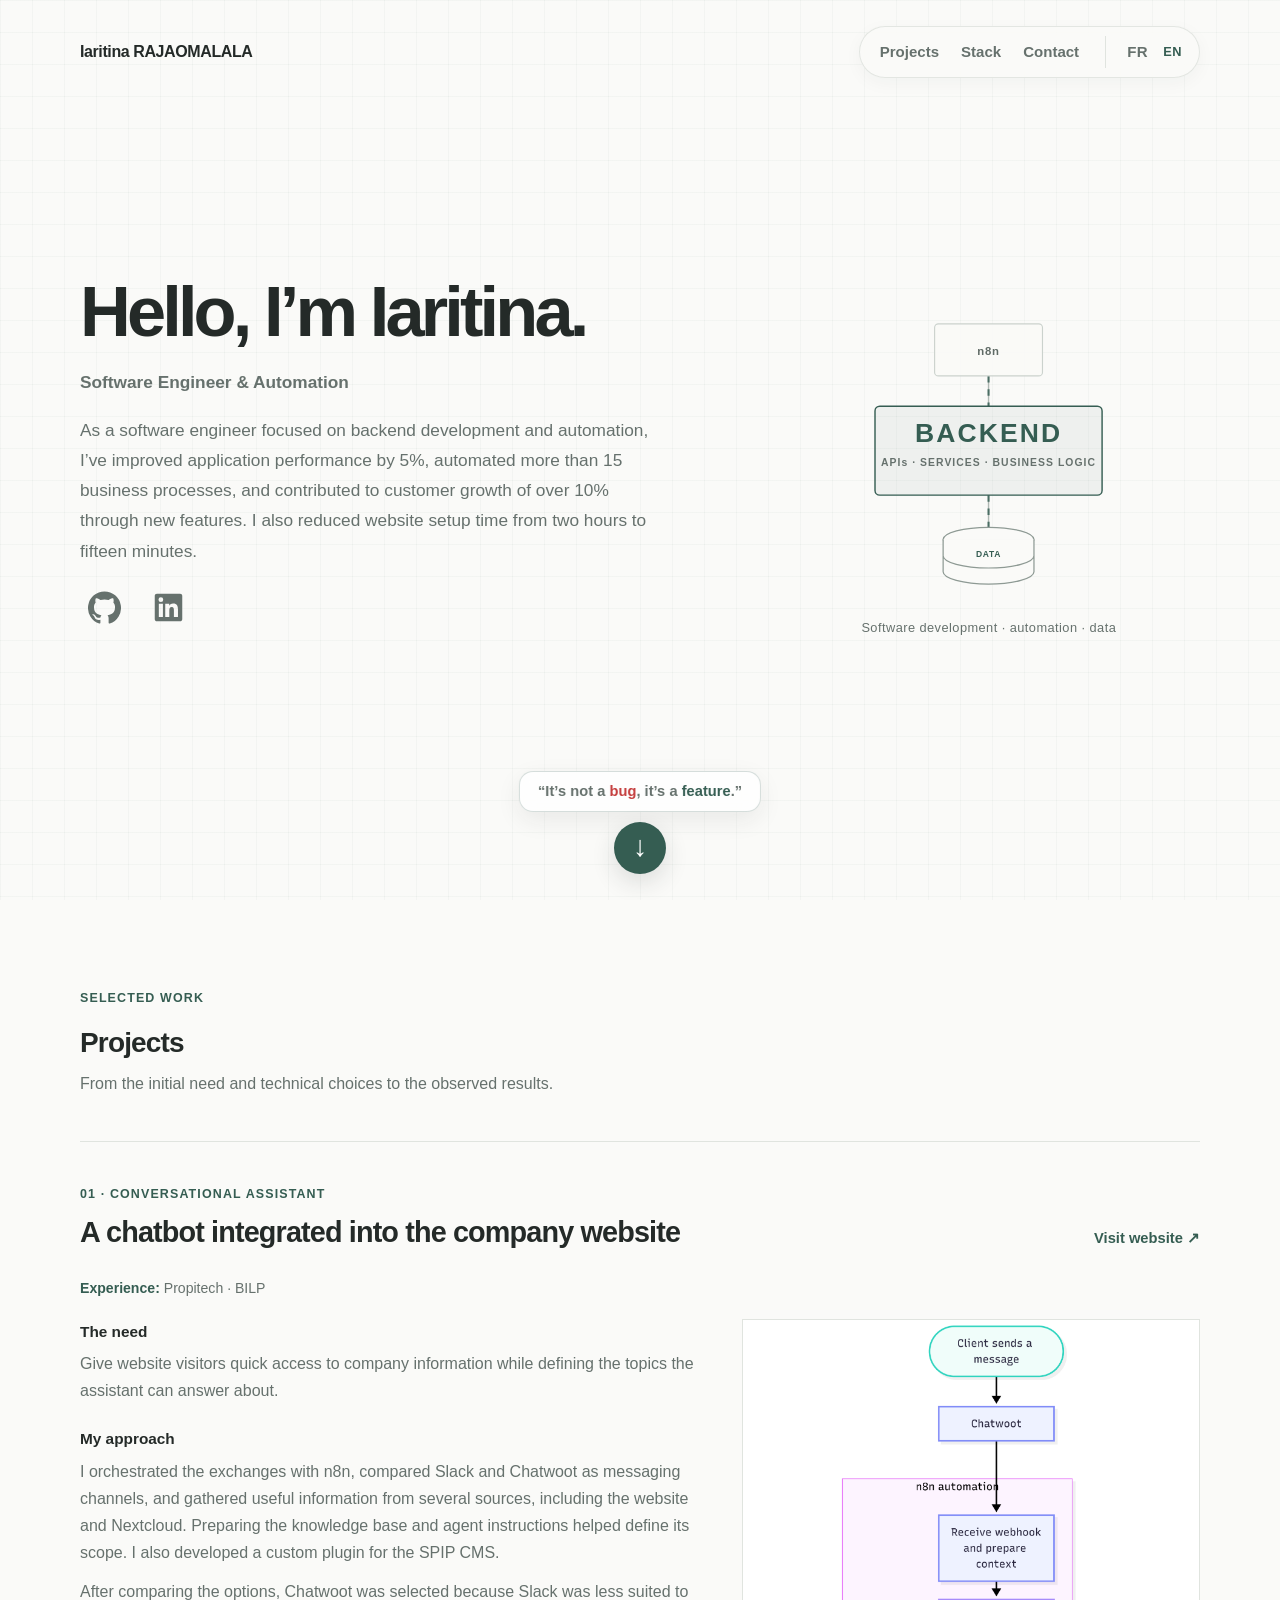
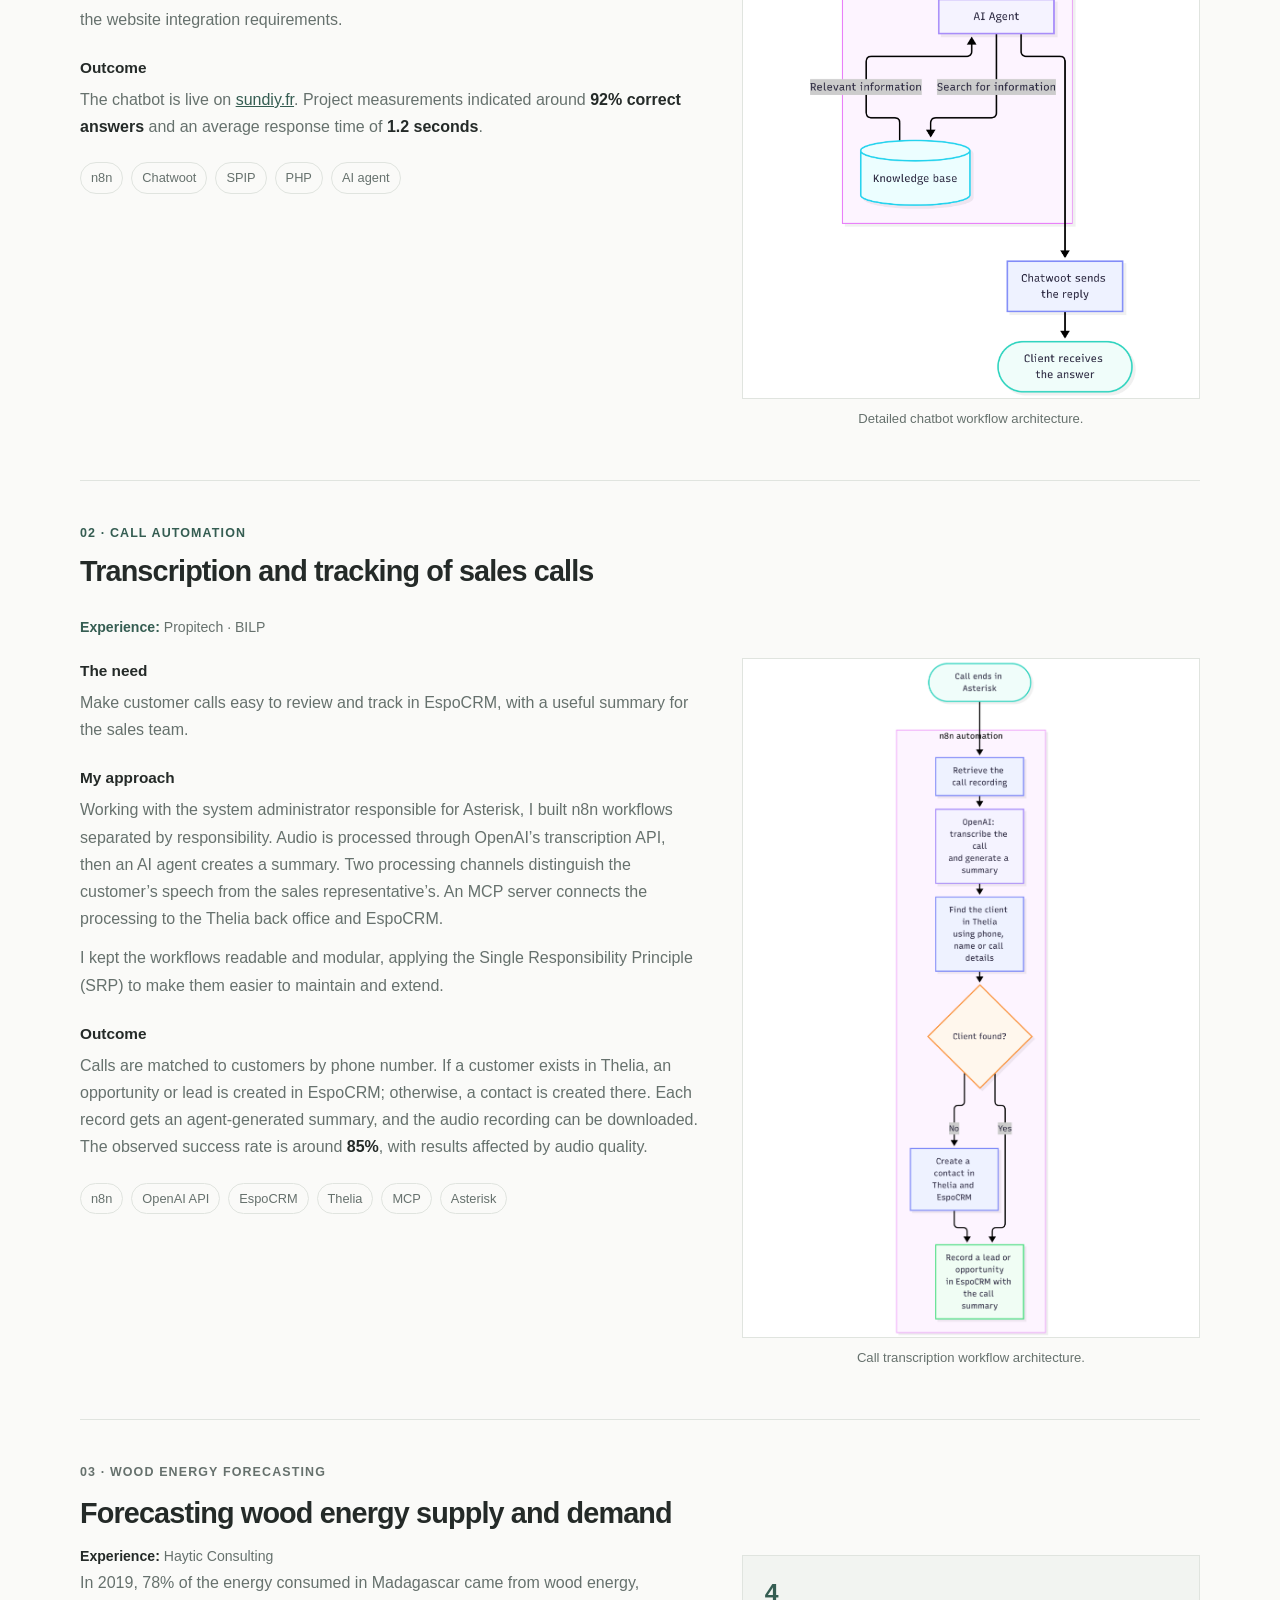
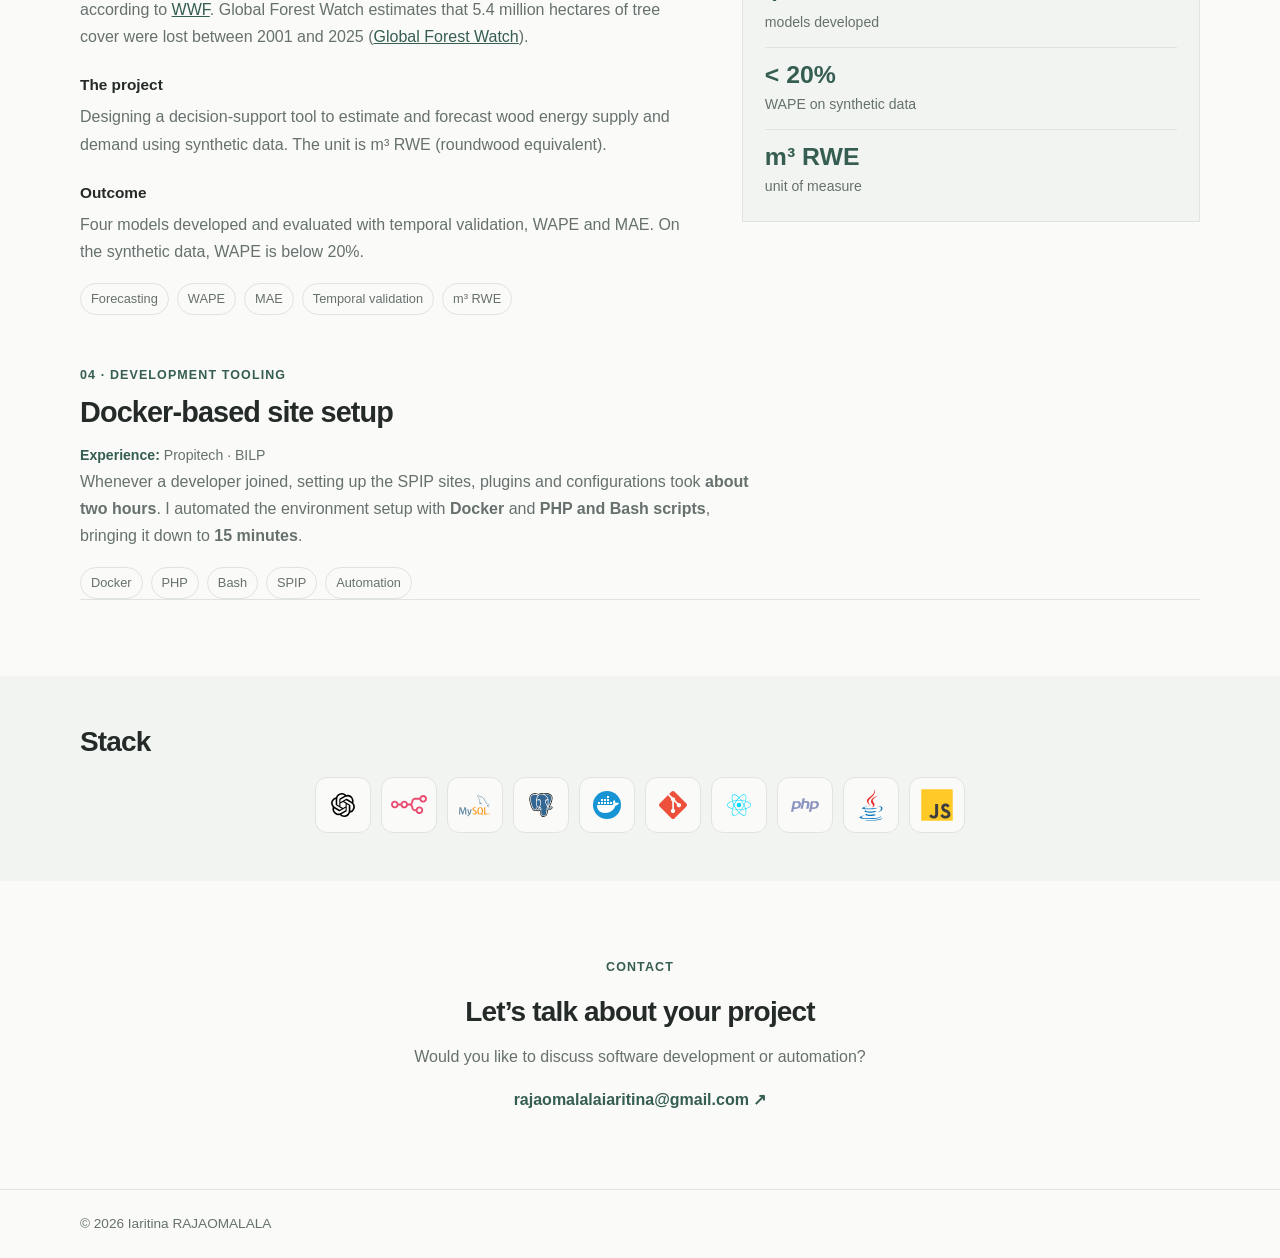
==== commit 0585e7da: "add hook sentences" ====
--- a/en.html
+++ b/en.html
@@ -10,7 +10,7 @@
     <link rel="alternate" hreflang="x-default" href="index.html">
     <meta name="theme-color" content="#f8f8f5">
     <link rel="icon" href="images/favicon.svg" type="image/svg+xml">
-    <link rel="stylesheet" href="styles.css?v=20261119-3">
+    <link rel="stylesheet" href="styles.css?v=20261119-6">
 </head>
 <body>
     <header>
@@ -38,7 +38,7 @@
               </div>
               <figure class="architecture-visual">
                 <svg class="architecture-diagram" viewBox="0 0 500 360" role="img" aria-labelledby="arch-title arch-desc">
-                  <title id="arch-title">Backend development and automation skills</title><desc id="arch-desc">Backend development brings together APIs, services and business logic, connected to n8n and a database.</desc>
+                  <title id="arch-title">Software development and automation skills</title><desc id="arch-desc">Software development brings together APIs, services and business logic, connected to n8n and a database.</desc>
                   <g class="diagram-links" fill="none" stroke="currentColor" stroke-width="1.5">
                     <path d="M250 113V145M250 239V280"/>
                     <path class="flow-link" d="M250 113V145M250 239V280"/>
@@ -47,9 +47,10 @@
                   <g class="diagram-core"><rect x="130" y="145" width="240" height="94" rx="5"/><text x="250" y="183" text-anchor="middle">BACKEND</text><text class="node-caption" x="250" y="208" text-anchor="middle">APIs · SERVICES · BUSINESS LOGIC</text></g>
                   <g class="diagram-database"><ellipse cx="250" cy="286" rx="48" ry="13"/><path d="M202 286v34c0 7 21 13 48 13s48-6 48-13v-34M202 303c0 7 21 13 48 13s48-6 48-13"/><text x="250" y="304" text-anchor="middle">DATA</text></g>
                 </svg>
-                <figcaption>Backend development · automation · data</figcaption>
+                <figcaption>Software development · automation · data</figcaption>
               </figure>
             </div>
+            <p class="hero-tagline">“It’s not a <span class="bug-word">bug</span>, it’s a <span class="feature-word">feature</span>.”</p>
             <a href="#portfolio" class="hero-discover" aria-label="Explore selected projects" title="Explore selected projects"><span aria-hidden="true">↓</span></a>
         </section>
 
--- a/styles.css
+++ b/styles.css
@@ -58,6 +58,9 @@
 .hero-discover { position: absolute; z-index: 1; bottom: 26px; left: 50%; display: grid; width: 52px; height: 52px; place-items: center; transform: translateX(-50%); border: 1px solid rgba(53,93,82,.2); border-radius: 50%; background: var(--accent); box-shadow: 0 8px 24px rgba(36,42,40,.14); color: #fff; text-decoration: none; animation: discover-bob 2s ease-in-out infinite; }
 .hero-discover span { margin-top: -4px; font-size: 1.8rem; line-height: 1; }
 .hero-discover:hover { background: #29483f; animation-play-state: paused; }
+.hero-tagline { position: absolute; z-index: 1; bottom: 88px; left: 50%; width: max-content; max-width: calc(100% - 36px); margin: 0; padding: 9px 18px; transform: translateX(-50%); border: 1px solid rgba(53,93,82,.2); border-radius: 14px; background: rgba(255,255,255,.78); box-shadow: 0 8px 24px rgba(36,42,40,.08); color: var(--muted); font-size: clamp(.88rem, 1.15vw, 1rem); font-weight: 600; line-height: 1.4; text-align: center; backdrop-filter: blur(8px); }
+.hero-tagline .bug-word { color: #c43d3d; font-weight: 800; }
+.hero-tagline .feature-word { color: var(--accent); font-weight: 800; }
 @keyframes discover-bob { 0%, 100% { transform: translate(-50%, 0); } 50% { transform: translate(-50%, 5px); } }
 h2 { margin-bottom: 0; font-size: 1.75rem; line-height: 1.25; letter-spacing: -.03em; font-weight: 800; }
 .muted, .case-copy > p, .case-brief p:not(.case-number) { color: var(--muted); }
@@ -127,7 +130,7 @@
     nav.open { display: flex; }
     .language-switch { align-self: flex-start; margin: 3px 0 0; padding: 10px 0 0; border-left: 0; border-top: 1px solid var(--line); }
     section { padding: 58px 0; }
-    #hero { min-height: 100svh; padding: 88px 0 94px; }
+    #hero { min-height: 100svh; padding: 88px 0 152px; }
     .hero-layout { grid-template-columns: 1fr; gap: 24px; }
     .hero-content { gap: 15px; }
     .architecture-visual { width: 100%; max-width: 500px; margin: 0 auto; }
